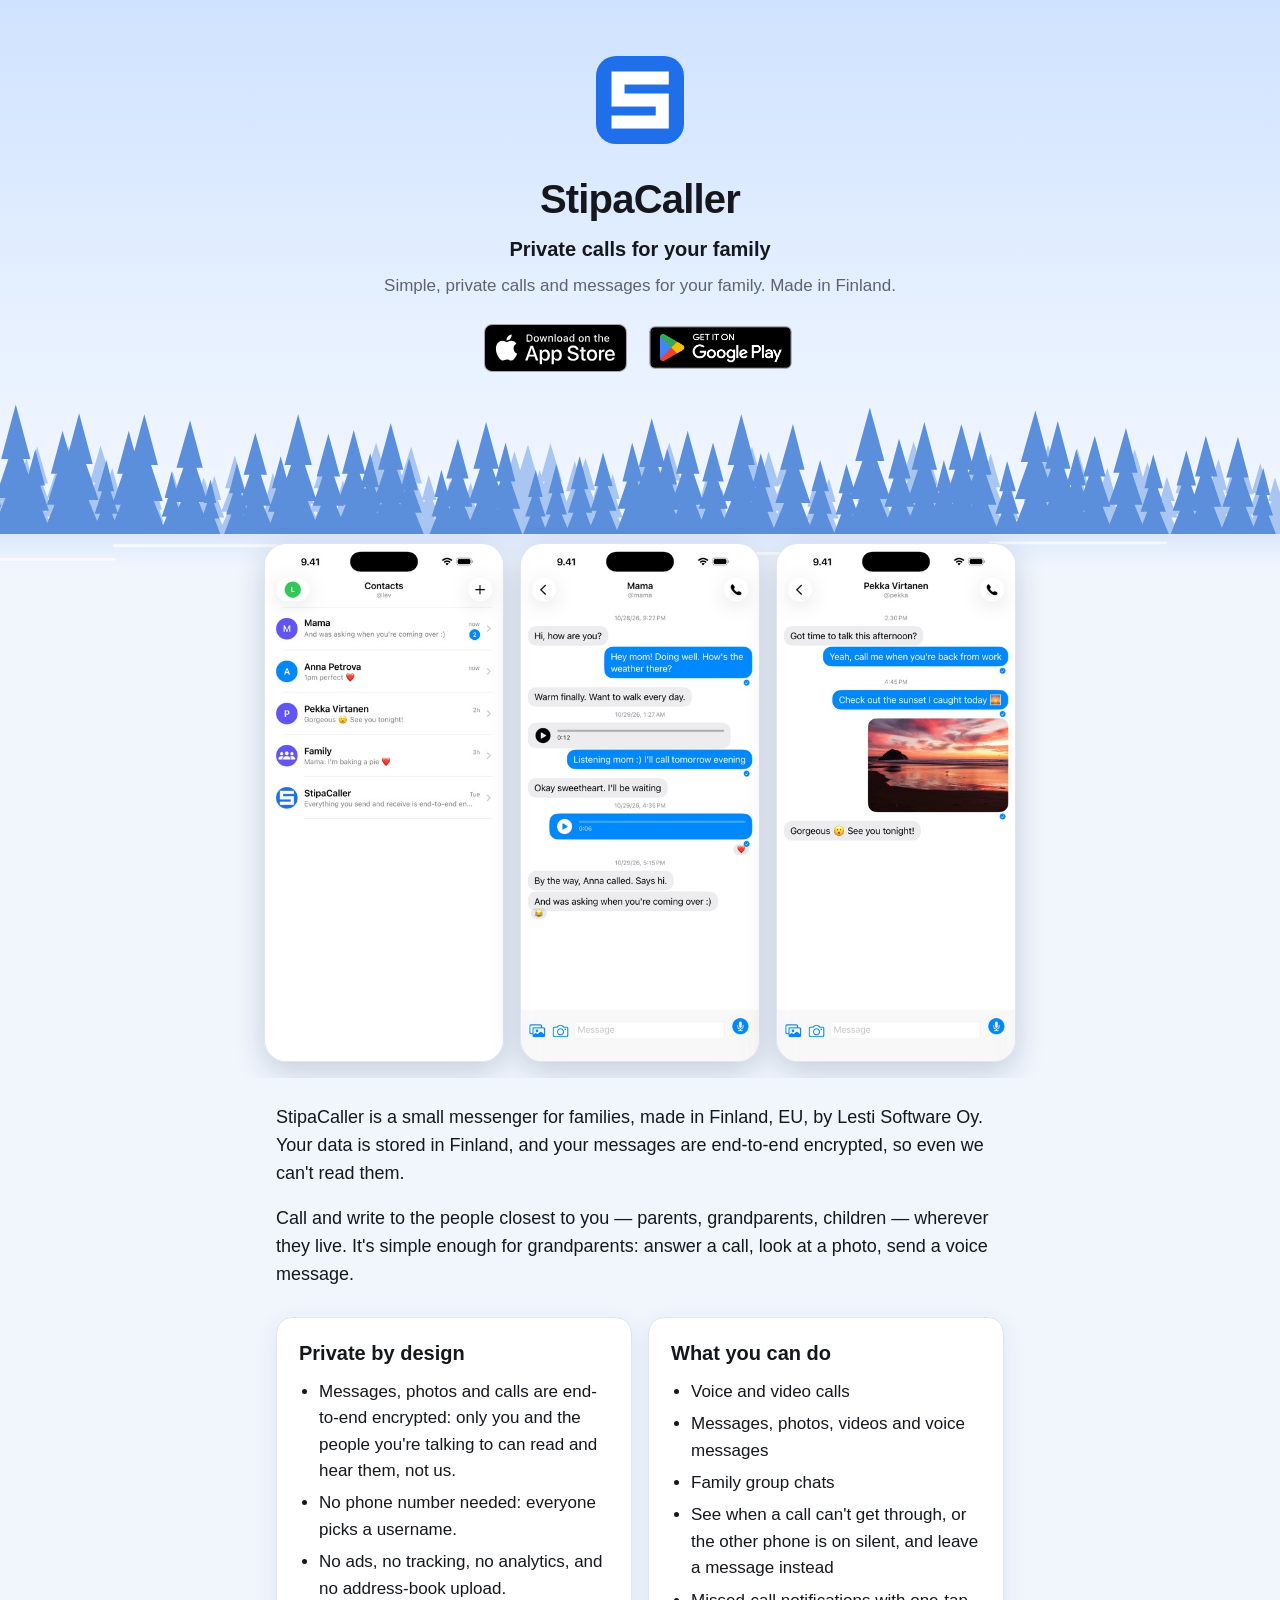
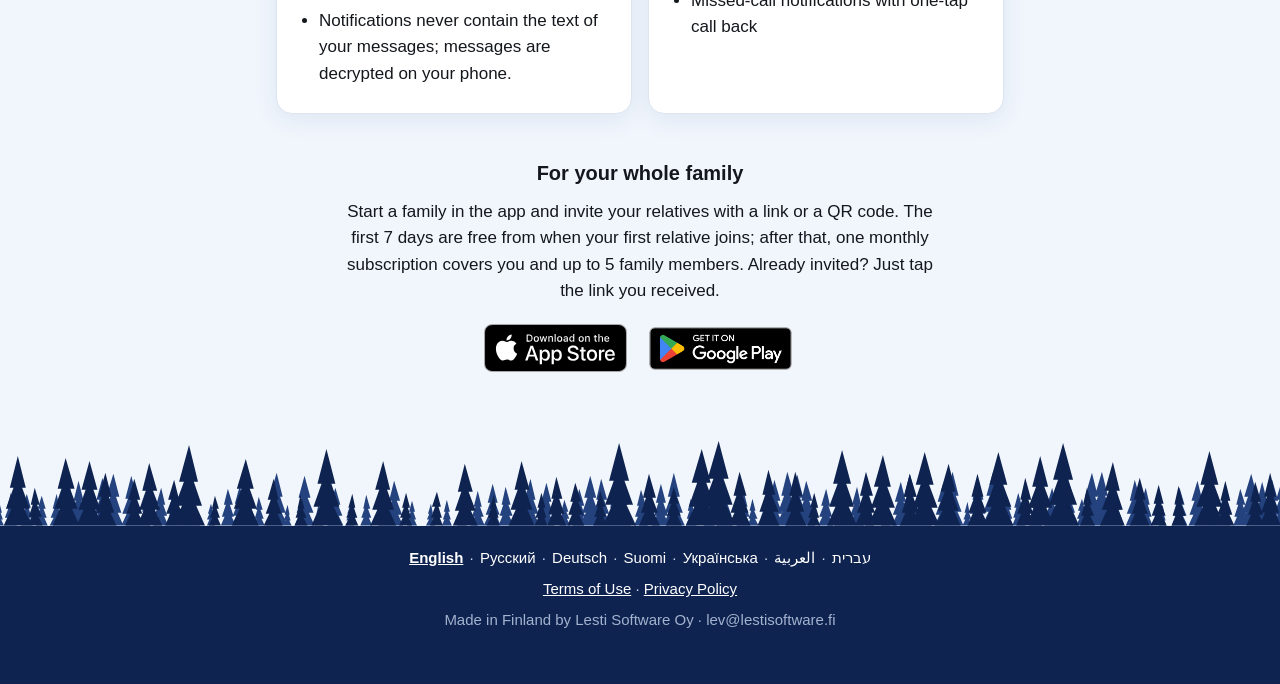
==== index.html @ f860c05b "stipacaller.fi landing page Co-Authored-By: Claude Opus 5.5 <noreply@anthropic.com>" ====
<!doctype html>
<html lang="en" dir="ltr">
<head>
<meta charset="utf-8">
<meta name="viewport" content="width=device-width, initial-scale=1">
<title>StipaCaller — Private calls for your family</title>
<meta name="description" content="Simple, private calls and messages for your family. Made in Finland.">
<link rel="icon" href="img/icon.png">
<link rel="stylesheet" href="style.css">
<link rel="alternate" hreflang="en" href="https://stipacaller.fi/">
<link rel="alternate" hreflang="ru" href="https://stipacaller.fi/ru/">
<link rel="alternate" hreflang="de" href="https://stipacaller.fi/de/">
<link rel="alternate" hreflang="fi" href="https://stipacaller.fi/fi/">
<link rel="alternate" hreflang="uk" href="https://stipacaller.fi/uk/">
<link rel="alternate" hreflang="he" href="https://stipacaller.fi/he/">
<link rel="alternate" hreflang="ar" href="https://stipacaller.fi/ar/">
<script>
try{var p=localStorage.getItem('lang'),l=p||(navigator.language||'').slice(0,2).toLowerCase();
if(l==='iw')l='he';if(l!=='en'&&['ru','de','fi','uk','he','ar'].indexOf(l)>=0)location.replace(l+'/');}catch(e){}
</script>
</head>
<body>
<div class="sky">
<header class="hero">
  <img class="icon" src="img/icon.png" alt="" width="88" height="88">
  <h1>StipaCaller</h1>
  <p class="subtitle">Private calls for your family</p>
  <p class="short">Simple, private calls and messages for your family. Made in Finland.</p>
  <div class="stores">
<a class="badge" href="https://apps.apple.com/app/id6763939059"><img class="appstore" src="badges/appstore-en.svg" alt="Download on the App Store"></a><a class="badge" href="https://play.google.com/store/apps/details?id=com.stipacaller&amp;hl=en"><img class="play" src="badges/play-en.png" alt="Get it on Google Play"></a>
  </div>
</header>
<svg class="forest" viewBox="0 0 1440 184" preserveAspectRatio="xMidYMax slice" aria-hidden="true"><path d="M-10,97L-17,119L-3,119ZM-10,110L-19,135L-1,135ZM-10,125L-21,150L1,150ZM11,73L1,105L20,105ZM11,92L-3,128L24,128ZM11,113L-6,150L27,150ZM23,109L18,126L28,126ZM23,119L16,139L30,139ZM23,130L14,150L31,150ZM41,64L31,100L52,100ZM41,86L26,126L57,126ZM41,109L23,150L59,150ZM53,65L42,101L64,101ZM53,86L38,126L68,126ZM53,109L35,150L71,150ZM69,92L62,116L77,116ZM69,106L59,134L80,134ZM69,122L57,150L82,150ZM90,72L80,105L99,105ZM90,92L76,128L103,128ZM90,113L73,150L106,150ZM101,60L89,98L112,98ZM101,83L85,125L116,125ZM101,107L82,150L119,150ZM120,86L111,113L128,113ZM120,102L108,132L131,132ZM120,119L106,150L133,150ZM133,59L122,97L145,97ZM133,82L117,125L149,125ZM133,106L114,150L152,150ZM149,94L142,117L156,117ZM149,108L139,134L159,134ZM149,123L137,150L161,150ZM166,59L155,97L178,97ZM166,82L150,125L182,125ZM166,106L147,150L186,150ZM178,82L169,111L186,111ZM178,99L166,131L190,131ZM178,117L163,150L192,150ZM196,73L186,106L206,106ZM196,93L182,129L209,129ZM196,113L180,150L212,150ZM208,88L200,114L216,114ZM208,103L197,133L219,133ZM208,120L195,150L221,150ZM224,107L218,125L229,125ZM224,118L216,138L231,138ZM224,129L215,150L233,150ZM240,85L232,112L248,112ZM240,101L229,132L252,132ZM240,119L226,150L254,150ZM253,91L246,116L260,116ZM253,106L243,134L263,134ZM253,122L241,150L265,150ZM272,92L265,116L280,116ZM272,106L262,134L283,134ZM272,122L260,150L285,150ZM283,90L275,115L290,115ZM283,105L272,133L293,133ZM283,121L270,150L295,150ZM304,69L294,103L314,103ZM304,90L290,127L318,127ZM304,111L287,150L321,150ZM315,104L309,123L321,123ZM315,116L307,137L323,137ZM315,128L305,150L325,150ZM326,100L320,121L333,121ZM326,112L317,136L335,136ZM326,126L316,150L337,150ZM343,87L336,114L351,114ZM343,103L332,132L355,132ZM343,120L330,150L357,150ZM362,104L357,123L368,123ZM362,116L354,137L371,137ZM362,128L353,150L372,150ZM378,97L371,119L385,119ZM378,110L369,135L388,135ZM378,125L367,150L389,150ZM396,69L385,103L406,103ZM396,89L381,127L410,127ZM396,111L379,150L413,150ZM415,95L408,118L422,118ZM415,109L405,135L424,135ZM415,124L403,150L426,150ZM430,99L424,120L437,120ZM430,111L421,136L439,136ZM430,125L420,150L441,150ZM449,56L437,95L461,95ZM449,79L432,124L466,124ZM449,105L429,150L469,150ZM465,55L453,95L477,95ZM465,79L448,123L481,123ZM465,104L445,150L485,150ZM485,60L473,98L496,98ZM485,83L469,125L501,125ZM485,107L466,150L504,150ZM503,89L496,115L511,115ZM503,104L493,133L514,133ZM503,121L490,150L516,150ZM525,95L518,118L532,118ZM525,109L515,135L534,135ZM525,124L513,150L536,150ZM546,97L540,119L553,119ZM546,110L537,135L556,135ZM546,125L535,150L558,150ZM558,96L551,119L565,119ZM558,110L548,135L567,135ZM558,124L547,150L569,150ZM573,108L568,126L578,126ZM573,119L566,138L580,138ZM573,130L564,150L582,150ZM591,65L581,101L602,101ZM591,86L576,126L606,126ZM591,109L574,150L609,150ZM605,58L593,97L616,97ZM605,81L588,124L621,124ZM605,106L585,150L624,150ZM617,84L609,112L625,112ZM617,101L606,132L629,132ZM617,119L603,150L631,150ZM628,57L617,96L640,96ZM628,80L612,124L645,124ZM628,105L609,150L648,150ZM640,101L634,122L646,122ZM640,113L631,136L649,136ZM640,126L630,150L650,150ZM653,75L644,106L663,106ZM653,94L640,129L666,129ZM653,114L637,150L669,150ZM664,72L654,105L674,105ZM664,92L650,128L678,128ZM664,113L647,150L680,150ZM680,87L672,113L688,113ZM680,103L669,132L691,132ZM680,120L667,150L694,150ZM692,88L684,114L699,114ZM692,104L681,133L702,133ZM692,120L679,150L705,150ZM711,96L704,118L718,118ZM711,109L701,135L721,135ZM711,124L700,150L722,150ZM724,62L713,99L735,99ZM724,84L708,125L739,125ZM724,108L705,150L742,150ZM735,80L726,109L744,109ZM735,97L723,130L748,130ZM735,116L720,150L750,150ZM750,56L738,95L762,95ZM750,79L733,124L767,124ZM750,105L730,150L770,150ZM771,80L763,109L780,109ZM771,98L759,130L784,130ZM771,116L757,150L786,150ZM789,88L782,114L797,114ZM789,104L779,133L800,133ZM789,120L776,150L802,150ZM804,103L798,123L810,123ZM804,114L796,137L812,137ZM804,127L794,150L814,150ZM819,89L812,114L827,114ZM819,104L809,133L830,133ZM819,121L807,150L832,150ZM835,60L823,98L846,98ZM835,83L819,125L850,125ZM835,107L816,150L853,150ZM852,65L842,101L863,101ZM852,86L837,126L867,126ZM852,109L834,150L870,150ZM870,63L859,99L881,99ZM870,84L855,126L886,126ZM870,108L852,150L889,150ZM881,95L874,118L888,118ZM881,109L872,135L891,135ZM881,123L870,150L893,150ZM898,101L892,122L904,122ZM898,113L890,136L907,136ZM898,127L888,150L909,150ZM914,93L906,117L921,117ZM914,108L904,134L924,134ZM914,123L902,150L925,150ZM933,102L927,122L939,122ZM933,114L925,136L942,136ZM933,127L923,150L943,150ZM951,93L943,117L958,117ZM951,108L941,134L960,134ZM951,123L939,150L962,150ZM971,100L964,121L977,121ZM971,112L962,136L980,136ZM971,126L960,150L981,150ZM989,100L983,121L995,121ZM989,113L980,136L998,136ZM989,126L978,150L999,150ZM1001,55L989,95L1013,95ZM1001,79L984,124L1018,124ZM1001,105L981,150L1021,150ZM1015,64L1004,100L1026,100ZM1015,85L1000,126L1030,126ZM1015,109L997,150L1033,150ZM1030,90L1023,115L1038,115ZM1030,105L1020,133L1041,133ZM1030,121L1018,150L1043,150ZM1042,108L1037,125L1047,125ZM1042,118L1035,138L1050,138ZM1042,130L1033,150L1051,150ZM1062,77L1053,107L1072,107ZM1062,95L1050,129L1075,129ZM1062,115L1047,150L1078,150ZM1080,67L1070,102L1090,102ZM1080,88L1065,127L1095,127ZM1080,110L1063,150L1097,150ZM1100,98L1093,120L1106,120ZM1100,111L1090,135L1109,135ZM1100,125L1089,150L1110,150ZM1121,93L1114,117L1128,117ZM1121,108L1111,134L1131,134ZM1121,123L1109,150L1133,150ZM1139,58L1128,97L1151,97ZM1139,81L1123,124L1156,124ZM1139,106L1120,150L1159,150ZM1158,108L1152,125L1163,125ZM1158,118L1150,138L1165,138ZM1158,130L1149,150L1166,150ZM1169,62L1158,99L1180,99ZM1169,84L1154,125L1185,125ZM1169,108L1151,150L1188,150ZM1187,70L1177,103L1197,103ZM1187,90L1173,128L1201,128ZM1187,111L1170,150L1204,150ZM1200,82L1191,111L1208,111ZM1200,99L1188,131L1212,131ZM1200,117L1185,150L1214,150ZM1213,109L1208,126L1219,126ZM1213,119L1206,138L1221,138ZM1213,130L1205,150L1222,150ZM1228,63L1217,100L1239,100ZM1228,85L1213,126L1244,126ZM1228,108L1210,150L1247,150ZM1241,76L1232,107L1251,107ZM1241,95L1228,129L1254,129ZM1241,115L1226,150L1257,150ZM1261,91L1254,116L1269,116ZM1261,106L1251,133L1272,133ZM1261,122L1249,150L1273,150ZM1279,78L1270,108L1288,108ZM1279,96L1266,130L1291,130ZM1279,116L1264,150L1294,150ZM1297,89L1289,115L1304,115ZM1297,104L1286,133L1308,133ZM1297,121L1284,150L1310,150ZM1314,73L1304,105L1323,105ZM1314,92L1300,128L1327,128ZM1314,113L1297,150L1330,150ZM1330,78L1321,108L1339,108ZM1330,96L1317,130L1343,130ZM1330,115L1315,150L1345,150ZM1341,79L1332,109L1350,109ZM1341,97L1328,130L1353,130ZM1341,116L1326,150L1356,150ZM1357,77L1348,108L1366,108ZM1357,95L1344,130L1370,130ZM1357,115L1342,150L1373,150ZM1372,92L1365,116L1380,116ZM1372,106L1362,134L1383,134ZM1372,122L1360,150L1384,150ZM1389,60L1378,98L1400,98ZM1389,83L1373,125L1405,125ZM1389,107L1370,150L1408,150ZM1402,80L1393,109L1411,109ZM1402,98L1390,130L1414,130ZM1402,116L1387,150L1417,150ZM1414,65L1403,101L1425,101ZM1414,87L1399,126L1429,126ZM1414,109L1396,150L1432,150ZM1432,101L1426,121L1439,121ZM1432,113L1424,136L1441,136ZM1432,126L1422,150L1443,150ZM1453,56L1441,95L1465,95ZM1453,79L1436,124L1470,124ZM1453,105L1433,150L1473,150Z" class="tb"/><path d="M-10,43L-22,88L2,88ZM-10,70L-27,120L7,120ZM-10,99L-30,150L10,150ZM6,45L-6,89L18,89ZM6,71L-10,121L23,121ZM6,100L-14,150L26,150ZM30,92L23,116L37,116ZM30,106L21,134L39,134ZM30,122L19,150L41,150ZM49,51L37,93L60,93ZM49,76L33,122L64,122ZM49,103L30,150L67,150ZM79,17L64,73L94,73ZM79,50L58,113L100,113ZM79,86L54,150L105,150ZM99,63L89,100L109,100ZM99,85L85,126L113,126ZM99,108L83,150L116,150ZM127,44L115,88L140,88ZM127,70L111,120L144,120ZM127,99L107,150L148,150ZM144,26L130,78L158,78ZM144,57L124,115L164,115ZM144,91L121,150L168,150ZM172,74L163,106L180,106ZM172,93L160,129L184,129ZM172,114L157,150L186,150ZM195,44L183,88L207,88ZM195,70L178,120L212,120ZM195,99L175,150L215,150ZM211,27L197,79L225,79ZM211,58L191,116L230,116ZM211,91L188,150L234,150ZM239,86L232,113L246,113ZM239,102L229,132L249,132ZM239,119L227,150L251,150ZM258,33L244,82L271,82ZM258,62L239,117L276,117ZM258,94L235,150L280,150ZM279,94L272,118L285,118ZM279,108L270,134L288,134ZM279,123L268,150L289,150ZM306,77L298,108L315,108ZM306,96L295,130L318,130ZM306,115L293,150L320,150ZM325,46L313,89L337,89ZM325,72L308,121L341,121ZM325,100L305,150L345,150ZM351,70L342,103L360,103ZM351,90L338,127L364,127ZM351,111L336,150L366,150ZM369,27L355,79L383,79ZM369,58L349,116L388,116ZM369,91L345,150L392,150ZM400,47L388,91L412,91ZM400,73L384,121L416,121ZM400,101L381,150L420,150ZM426,43L414,88L438,88ZM426,70L409,120L443,120ZM426,99L406,150L446,150ZM443,67L433,102L452,102ZM443,88L430,127L456,127ZM443,110L427,150L459,150ZM464,36L451,84L477,84ZM464,65L446,118L482,118ZM464,95L442,150L485,150ZM483,72L474,105L492,105ZM483,92L471,128L496,128ZM483,113L469,150L498,150ZM516,84L509,112L524,112ZM516,101L506,132L527,132ZM516,119L504,150L529,150ZM533,52L521,93L544,93ZM533,76L517,122L548,122ZM533,103L514,150L551,150ZM562,35L549,83L575,83ZM562,64L544,118L581,118ZM562,95L540,150L584,150ZM582,56L571,96L592,96ZM582,80L567,124L597,124ZM582,105L564,150L599,150ZM613,84L605,112L620,112ZM613,101L602,132L623,132ZM613,118L600,150L625,150ZM634,78L626,108L642,108ZM634,96L623,130L645,130ZM634,116L620,150L648,150ZM658,70L649,104L667,104ZM658,90L646,128L671,128ZM658,112L643,150L673,150ZM682,66L673,101L692,101ZM682,87L669,126L696,126ZM682,110L666,150L698,150ZM712,56L702,96L723,96ZM712,80L697,124L727,124ZM712,105L695,150L730,150ZM732,31L719,81L746,81ZM732,61L713,117L751,117ZM732,93L710,150L755,150ZM748,62L738,99L758,99ZM748,84L734,125L762,125ZM748,108L732,150L765,150ZM769,44L757,88L781,88ZM769,70L752,120L786,120ZM769,99L749,150L789,150ZM795,56L784,96L806,96ZM795,80L780,124L810,124ZM795,105L777,150L813,150ZM824,27L810,79L838,79ZM824,58L804,116L843,116ZM824,91L800,150L847,150ZM844,67L835,102L854,102ZM844,88L831,127L857,127ZM844,110L828,150L860,150ZM877,37L864,84L889,84ZM877,65L859,118L895,118ZM877,96L855,150L898,150ZM905,74L896,106L914,106ZM905,93L893,129L917,129ZM905,113L891,150L920,150ZM932,78L924,108L941,108ZM932,96L921,130L944,130ZM932,115L919,150L946,150ZM956,20L941,75L971,75ZM956,53L935,114L977,114ZM956,88L931,150L981,150ZM986,52L975,93L998,93ZM986,76L971,122L1002,122ZM986,103L968,150L1005,150ZM1012,35L999,84L1025,84ZM1012,64L994,118L1030,118ZM1012,95L990,150L1034,150ZM1032,74L1024,106L1041,106ZM1032,93L1020,129L1044,129ZM1032,114L1018,150L1047,150ZM1050,37L1037,84L1063,84ZM1050,65L1032,118L1068,118ZM1050,96L1029,150L1072,150ZM1069,44L1057,89L1081,89ZM1069,71L1052,120L1086,120ZM1069,99L1049,150L1089,150ZM1097,75L1089,106L1106,106ZM1097,94L1085,129L1109,129ZM1097,114L1083,150L1112,150ZM1126,23L1111,76L1140,76ZM1126,55L1105,114L1146,114ZM1126,89L1102,150L1150,150ZM1149,34L1136,83L1162,83ZM1149,63L1130,117L1167,117ZM1149,94L1127,150L1171,150ZM1168,63L1158,100L1178,100ZM1168,85L1154,126L1182,126ZM1168,108L1152,150L1185,150ZM1187,49L1175,91L1198,91ZM1187,74L1170,122L1203,122ZM1187,101L1167,150L1206,150ZM1219,41L1206,87L1231,87ZM1219,68L1201,120L1236,120ZM1219,98L1198,150L1240,150ZM1247,68L1238,103L1257,103ZM1247,89L1234,127L1260,127ZM1247,111L1232,150L1263,150ZM1281,64L1271,100L1291,100ZM1281,86L1267,126L1295,126ZM1281,109L1265,150L1298,150ZM1301,49L1290,91L1313,91ZM1301,74L1285,122L1317,122ZM1301,101L1282,150L1320,150ZM1334,50L1322,92L1345,92ZM1334,75L1318,122L1350,122ZM1334,102L1315,150L1353,150ZM1360,82L1352,110L1367,110ZM1360,99L1349,131L1370,131ZM1360,117L1347,150L1373,150ZM1393,74L1384,106L1401,106ZM1393,93L1381,129L1405,129ZM1393,114L1378,150L1407,150ZM1423,92L1416,117L1429,117ZM1423,107L1413,134L1432,134ZM1423,122L1412,150L1433,150ZM1444,36L1431,84L1457,84ZM1444,65L1426,118L1462,118ZM1444,95L1422,150L1465,150Z" class="tf"/><defs><linearGradient id="lakefade" x1="0" y1="0" x2="0" y2="1"><stop offset="0" class="l0"/><stop offset="1" class="l1"/></linearGradient></defs><rect x="0" y="150" width="1440" height="34" fill="url(#lakefade)"/><path d="M180,162h220M620,170h300M1080,159h180M60,176h120" class="ripple"/></svg>
</div>
<div class="shots"><img src="img/01-contacts-en.jpg" alt="" width="390" height="847" loading="lazy"><img src="img/02-chat-mama-en.jpg" alt="" width="390" height="847" loading="lazy"><img src="img/03-chat-pekka-photo-en.jpg" alt="" width="390" height="847" loading="lazy"></div>
<main>
  <p class="intro">StipaCaller is a small messenger for families, made in Finland, EU, by Lesti Software Oy. Your data is stored in Finland, and your messages are end-to-end encrypted, so even we can&#x27;t read them.</p><p class="intro">Call and write to the people closest to you — parents, grandparents, children — wherever they live. It&#x27;s simple enough for grandparents: answer a call, look at a photo, send a voice message.</p>
  <div class="cards"><section class="card"><h2>Private by design</h2><ul><li>Messages, photos and calls are end-to-end encrypted: only you and the people you&#x27;re talking to can read and hear them, not us.</li><li>No phone number needed: everyone picks a username.</li><li>No ads, no tracking, no analytics, and no address-book upload.</li><li>Notifications never contain the text of your messages; messages are decrypted on your phone.</li></ul></section><section class="card"><h2>What you can do</h2><ul><li>Voice and video calls</li><li>Messages, photos, videos and voice messages</li><li>Family group chats</li><li>See when a call can&#x27;t get through, or the other phone is on silent, and leave a message instead</li><li>Missed-call notifications with one-tap call back</li></ul></section></div>
  <section class="family"><h2>For your whole family</h2><p>Start a family in the app and invite your relatives with a link or a QR code. The first 7 days are free from when your first relative joins; after that, one monthly subscription covers you and up to 5 family members. Already invited? Just tap the link you received.</p>
    <div class="stores">
<a class="badge" href="https://apps.apple.com/app/id6763939059"><img class="appstore" src="badges/appstore-en.svg" alt="Download on the App Store"></a><a class="badge" href="https://play.google.com/store/apps/details?id=com.stipacaller&amp;hl=en"><img class="play" src="badges/play-en.png" alt="Get it on Google Play"></a>
    </div>
  </section>
</main>
<svg class="treeline" viewBox="0 0 1440 90" preserveAspectRatio="xMidYMax slice" aria-hidden="true"><path d="M-10,45L-15,65L-5,65ZM-10,58L-18,79L-2,79ZM-10,70L-19,90L-1,90ZM3,52L-2,69L7,69ZM3,62L-4,80L9,80ZM3,73L-5,90L10,90ZM12,60L8,73L16,73ZM12,68L7,82L17,82ZM12,76L6,90L18,90ZM29,38L22,61L35,61ZM29,52L20,77L37,77ZM29,66L18,90L39,90ZM45,58L41,72L49,72ZM45,67L40,82L51,82ZM45,76L39,90L52,90ZM56,66L53,77L59,77ZM56,72L52,84L60,84ZM56,79L51,90L61,90ZM66,57L62,72L70,72ZM66,67L61,82L71,82ZM66,75L60,90L73,90ZM76,65L73,77L79,77ZM76,72L72,84L80,84ZM76,79L71,90L81,90ZM88,57L84,72L91,72ZM88,66L82,82L93,82ZM88,75L81,90L94,90ZM104,58L100,72L108,72ZM104,67L99,82L109,82ZM104,76L98,90L110,90ZM119,60L115,73L123,73ZM119,68L114,82L124,82ZM119,76L113,90L125,90ZM134,58L130,73L137,73ZM134,67L128,82L139,82ZM134,76L127,90L140,90ZM147,50L142,68L151,68ZM147,61L140,80L153,80ZM147,72L139,90L155,90ZM156,45L151,65L161,65ZM156,58L148,79L164,79ZM156,70L147,90L165,90ZM167,52L163,69L172,69ZM167,63L161,81L174,81ZM167,73L160,90L175,90ZM180,42L174,64L185,64ZM180,56L172,78L188,78ZM180,69L170,90L189,90ZM191,38L184,61L197,61ZM191,53L182,77L199,77ZM191,67L180,90L201,90ZM209,40L203,63L215,63ZM209,54L200,78L217,78ZM209,68L199,90L219,90ZM223,65L220,76L226,76ZM223,72L219,84L227,84ZM223,79L218,90L228,90ZM239,52L234,69L243,69ZM239,63L232,80L245,80ZM239,73L231,90L246,90ZM253,52L248,69L258,69ZM253,62L247,80L259,80ZM253,73L245,90L261,90ZM270,47L265,67L275,67ZM270,59L263,79L277,79ZM270,71L261,90L278,90ZM289,68L286,78L292,78ZM289,74L285,84L293,84ZM289,80L285,90L293,90ZM306,53L302,69L311,69ZM306,63L300,81L312,81ZM306,73L299,90L314,90ZM318,50L313,68L322,68ZM318,62L311,80L324,80ZM318,72L310,90L326,90ZM328,67L325,77L331,77ZM328,74L324,84L332,84ZM328,80L323,90L333,90ZM337,61L334,74L341,74ZM337,69L333,83L342,83ZM337,77L332,90L343,90ZM355,37L348,61L361,61ZM355,51L346,77L364,77ZM355,66L344,90L366,90ZM366,69L363,79L368,79ZM366,75L362,85L369,85ZM366,81L362,90L370,90ZM383,40L377,62L389,62ZM383,54L375,77L392,77ZM383,67L373,90L393,90ZM397,69L395,78L400,78ZM397,75L394,85L401,85ZM397,81L393,90L402,90ZM414,52L409,69L419,69ZM414,62L408,80L421,80ZM414,73L406,90L422,90ZM429,69L426,78L431,78ZM429,75L425,85L432,85ZM429,81L424,90L433,90ZM445,59L442,73L449,73ZM445,68L440,82L450,82ZM445,76L439,90L451,90ZM463,60L459,74L467,74ZM463,69L458,83L468,83ZM463,77L457,90L469,90ZM473,45L468,65L479,65ZM473,58L466,79L481,79ZM473,70L464,90L482,90ZM491,65L488,76L494,76ZM491,72L487,84L495,84ZM491,79L486,90L496,90ZM510,68L507,78L512,78ZM510,74L506,84L513,84ZM510,80L505,90L514,90ZM526,64L523,76L529,76ZM526,72L522,84L530,84ZM526,78L521,90L531,90ZM541,65L538,76L544,76ZM541,72L537,84L546,84ZM541,79L536,90L546,90ZM557,55L553,71L561,71ZM557,65L551,81L563,81ZM557,74L550,90L564,90ZM572,48L567,67L577,67ZM572,60L565,79L579,79ZM572,71L563,90L580,90ZM585,51L581,69L590,69ZM585,62L579,80L592,80ZM585,72L578,90L593,90ZM598,60L594,73L601,73ZM598,68L593,82L603,82ZM598,76L592,90L604,90ZM610,43L604,64L615,64ZM610,56L602,78L618,78ZM610,69L600,90L619,90ZM626,47L621,66L631,66ZM626,59L618,79L633,79ZM626,71L617,90L634,90ZM644,64L641,76L648,76ZM644,71L640,83L649,83ZM644,78L639,90L650,90ZM659,53L655,70L664,70ZM659,63L653,81L665,81ZM659,73L652,90L667,90ZM670,40L664,62L676,62ZM670,54L662,77L678,77ZM670,67L660,90L680,90ZM681,43L676,64L687,64ZM681,56L673,78L689,78ZM681,69L672,90L691,90ZM694,57L690,72L698,72ZM694,66L688,82L699,82ZM694,75L687,90L700,90ZM703,52L699,69L708,69ZM703,62L697,80L710,80ZM703,73L696,90L711,90ZM721,54L717,70L726,70ZM721,64L715,81L727,81ZM721,74L714,90L728,90ZM741,48L736,67L746,67ZM741,60L734,80L748,80ZM741,71L732,90L749,90ZM754,37L748,61L760,61ZM754,52L745,77L763,77ZM754,66L743,90L765,90ZM771,63L768,75L774,75ZM771,71L767,83L776,83ZM771,78L766,90L777,90ZM789,63L786,75L792,75ZM789,71L785,83L794,83ZM789,78L784,90L795,90ZM805,49L800,67L810,67ZM805,60L798,80L812,80ZM805,72L797,90L813,90ZM824,55L820,71L828,71ZM824,65L818,81L830,81ZM824,74L817,90L831,90ZM833,63L830,75L836,75ZM833,71L829,83L838,83ZM833,78L828,90L839,90ZM846,60L842,74L849,74ZM846,68L841,83L851,83ZM846,77L840,90L852,90ZM855,44L850,65L861,65ZM855,57L847,78L863,78ZM855,69L846,90L864,90ZM868,36L862,60L875,60ZM868,51L859,76L877,76ZM868,65L857,90L879,90ZM878,39L872,62L884,62ZM878,54L869,77L886,77ZM878,67L868,90L888,90ZM887,45L882,65L893,65ZM887,57L880,79L895,79ZM887,70L878,90L896,90ZM907,53L902,70L911,70ZM907,63L900,81L913,81ZM907,73L899,90L914,90ZM923,49L918,68L928,68ZM923,61L916,80L930,80ZM923,72L915,90L931,90ZM938,51L933,69L942,69ZM938,62L931,80L944,80ZM938,73L930,90L945,90ZM951,68L948,78L953,78ZM951,74L947,85L955,85ZM951,80L946,90L955,90ZM967,63L964,75L970,75ZM967,70L962,83L972,83ZM967,78L962,90L972,90ZM982,46L976,66L987,66ZM982,58L974,79L989,79ZM982,70L973,90L991,90ZM991,38L985,61L997,61ZM991,52L982,77L1000,77ZM991,67L981,90L1001,90ZM1006,54L1001,70L1010,70ZM1006,64L999,81L1012,81ZM1006,74L998,90L1013,90ZM1025,46L1019,66L1030,66ZM1025,58L1017,79L1032,79ZM1025,70L1016,90L1034,90ZM1034,36L1027,60L1040,60ZM1034,51L1025,76L1043,76ZM1034,65L1023,90L1045,90ZM1049,66L1046,77L1051,77ZM1049,73L1045,84L1053,84ZM1049,79L1044,90L1053,90ZM1059,43L1054,64L1065,64ZM1059,56L1051,78L1067,78ZM1059,69L1050,90L1069,90ZM1075,35L1068,60L1081,60ZM1075,51L1065,76L1084,76ZM1075,65L1064,90L1086,90ZM1089,61L1086,74L1093,74ZM1089,69L1085,83L1094,83ZM1089,77L1084,90L1095,90ZM1100,57L1096,72L1104,72ZM1100,66L1095,82L1106,82ZM1100,75L1094,90L1107,90ZM1117,57L1113,72L1121,72ZM1117,66L1112,82L1123,82ZM1117,75L1111,90L1124,90ZM1134,52L1129,69L1138,69ZM1134,63L1127,81L1140,81ZM1134,73L1126,90L1141,90ZM1148,36L1142,60L1155,60ZM1148,51L1139,77L1157,77ZM1148,66L1137,90L1159,90ZM1164,63L1160,75L1167,75ZM1164,71L1159,83L1168,83ZM1164,78L1158,90L1169,90ZM1174,37L1167,61L1180,61ZM1174,52L1165,77L1183,77ZM1174,66L1163,90L1184,90ZM1184,36L1177,60L1190,60ZM1184,51L1174,76L1193,76ZM1184,66L1173,90L1194,90ZM1199,60L1196,74L1203,74ZM1199,69L1194,83L1204,83ZM1199,77L1193,90L1205,90ZM1217,44L1212,65L1223,65ZM1217,57L1209,78L1225,78ZM1217,69L1208,90L1226,90ZM1228,52L1223,69L1232,69ZM1228,63L1222,81L1234,81ZM1228,73L1220,90L1235,90ZM1245,69L1242,79L1247,79ZM1245,75L1241,85L1248,85ZM1245,81L1241,90L1249,90ZM1262,52L1257,69L1267,69ZM1262,62L1256,80L1269,80ZM1262,73L1254,90L1270,90ZM1280,45L1274,65L1285,65ZM1280,57L1272,79L1287,79ZM1280,70L1271,90L1289,90ZM1294,63L1291,75L1298,75ZM1294,70L1290,83L1299,83ZM1294,78L1289,90L1300,90ZM1307,56L1303,71L1311,71ZM1307,66L1301,82L1312,82ZM1307,75L1300,90L1313,90ZM1323,53L1319,69L1328,69ZM1323,63L1317,81L1330,81ZM1323,73L1316,90L1331,90ZM1334,38L1327,61L1340,61ZM1334,52L1325,77L1342,77ZM1334,67L1323,90L1344,90ZM1345,46L1340,66L1350,66ZM1345,58L1338,79L1353,79ZM1345,70L1336,90L1354,90ZM1355,44L1350,65L1361,65ZM1355,57L1347,79L1363,79ZM1355,69L1346,90L1364,90ZM1365,44L1359,64L1370,64ZM1365,57L1357,78L1373,78ZM1365,69L1356,90L1374,90ZM1378,65L1375,77L1381,77ZM1378,72L1374,84L1382,84ZM1378,79L1373,90L1383,90ZM1397,39L1391,62L1403,62ZM1397,53L1388,77L1406,77ZM1397,67L1387,90L1407,90ZM1411,56L1407,71L1415,71ZM1411,66L1405,82L1417,82ZM1411,75L1404,90L1418,90ZM1430,64L1427,76L1433,76ZM1430,72L1425,84L1434,84ZM1430,78L1425,90L1435,90ZM1442,55L1438,71L1446,71ZM1442,65L1436,81L1448,81ZM1442,74L1435,90L1449,90ZM1456,48L1451,67L1461,67ZM1456,60L1449,80L1463,80ZM1456,71L1447,90L1464,90Z" class="nb"/><path d="M-10,44L-15,65L-5,65ZM-10,57L-18,79L-2,79ZM-10,69L-19,90L-1,90ZM5,57L1,72L9,72ZM5,66L-1,82L10,82ZM5,75L-2,90L12,90ZM20,9L10,46L30,46ZM20,32L6,70L34,70ZM20,54L4,90L36,90ZM41,5L31,43L51,43ZM41,29L27,69L55,69ZM41,52L24,90L58,90ZM71,59L67,73L75,73ZM71,67L66,82L76,82ZM71,76L65,90L77,90ZM95,20L87,52L103,52ZM95,40L83,73L107,73ZM95,59L81,90L109,90ZM112,52L108,69L117,69ZM112,63L106,81L119,81ZM112,73L105,90L120,90ZM143,22L135,53L152,53ZM143,41L132,73L155,73ZM143,59L130,90L157,90ZM167,25L159,54L175,54ZM167,43L156,74L178,74ZM167,61L154,90L180,90ZM183,37L176,61L189,61ZM183,51L174,77L192,77ZM183,66L172,90L194,90ZM212,43L206,64L218,64ZM212,56L204,78L220,78ZM212,69L203,90L222,90ZM227,27L220,55L235,55ZM227,45L217,74L238,74ZM227,62L215,90L240,90ZM252,44L246,64L257,64ZM252,57L244,78L260,78ZM252,69L243,90L261,90ZM267,9L257,46L276,46ZM267,32L253,70L280,70ZM267,54L251,90L283,90ZM293,60L290,73L297,73ZM293,68L288,82L298,82ZM293,76L287,90L299,90ZM324,23L315,53L332,53ZM324,42L312,73L335,73ZM324,60L310,90L337,90ZM352,43L346,64L357,64ZM352,56L344,78L360,78ZM352,69L342,90L361,90ZM379,59L376,73L383,73ZM379,68L374,82L385,82ZM379,76L373,90L386,90ZM405,13L396,48L414,48ZM405,34L392,71L418,71ZM405,55L390,90L421,90ZM431,58L427,72L434,72ZM431,67L425,82L436,82ZM431,76L424,90L437,90ZM462,25L454,54L469,54ZM462,43L451,74L473,74ZM462,61L449,90L475,90ZM485,57L481,72L489,72ZM485,66L479,82L490,82ZM485,75L478,90L491,90ZM516,56L511,71L520,71ZM516,66L510,82L521,82ZM516,75L509,90L522,90ZM544,28L537,56L552,56ZM544,46L534,75L555,75ZM544,62L532,90L557,90ZM573,59L569,73L576,73ZM573,67L567,82L578,82ZM573,76L566,90L579,90ZM601,25L594,54L609,54ZM601,43L590,74L612,74ZM601,61L588,90L614,90ZM621,57L617,72L625,72ZM621,66L615,82L626,82ZM621,75L614,90L627,90ZM636,41L631,63L642,63ZM636,55L628,78L644,78ZM636,68L627,90L646,90ZM655,47L650,66L661,66ZM655,59L648,79L663,79ZM655,71L647,90L664,90ZM680,55L676,71L685,71ZM680,65L674,81L686,81ZM680,74L673,90L687,90ZM699,7L689,45L709,45ZM699,30L685,69L713,69ZM699,53L683,90L716,90ZM729,38L723,62L736,62ZM729,53L721,77L738,77ZM729,67L719,90L740,90ZM754,51L749,68L759,68ZM754,62L747,80L761,80ZM754,72L746,90L762,90ZM782,13L772,47L791,47ZM782,34L769,71L795,71ZM782,55L766,90L797,90ZM799,5L788,43L809,43ZM799,29L784,69L813,69ZM799,52L782,90L816,90ZM820,36L814,60L827,60ZM820,51L811,77L829,77ZM820,66L809,90L831,90ZM849,34L843,59L856,59ZM849,50L840,76L859,76ZM849,65L838,90L860,90ZM876,36L870,60L883,60ZM876,51L867,76L885,76ZM876,66L866,90L887,90ZM895,57L891,72L899,72ZM895,66L889,82L900,82ZM895,75L888,90L901,90ZM923,14L914,48L932,48ZM923,36L910,71L935,71ZM923,56L908,90L938,90ZM947,36L941,60L954,60ZM947,51L938,77L956,77ZM947,66L936,90L958,90ZM964,19L955,51L972,51ZM964,39L952,72L976,72ZM964,58L949,90L978,90ZM991,38L985,61L998,61ZM991,52L983,77L1000,77ZM991,67L981,90L1002,90ZM1006,16L997,49L1015,49ZM1006,37L994,72L1019,72ZM1006,57L991,90L1021,90ZM1030,28L1022,56L1037,56ZM1030,46L1019,75L1040,75ZM1030,62L1017,90L1042,90ZM1059,38L1053,61L1065,61ZM1059,53L1050,77L1068,77ZM1059,67L1049,90L1070,90ZM1080,16L1071,49L1089,49ZM1080,36L1068,71L1093,71ZM1080,56L1065,90L1095,90ZM1107,42L1102,64L1113,64ZM1107,55L1099,78L1115,78ZM1107,68L1098,90L1117,90ZM1122,20L1114,51L1130,51ZM1122,40L1110,72L1134,72ZM1122,58L1108,90L1136,90ZM1145,7L1135,44L1155,44ZM1145,30L1131,69L1159,69ZM1145,53L1128,90L1161,90ZM1169,52L1165,69L1174,69ZM1169,62L1163,80L1176,80ZM1169,73L1162,90L1177,90ZM1195,26L1187,55L1202,55ZM1195,44L1184,74L1205,74ZM1195,61L1182,90L1207,90ZM1222,42L1216,64L1228,64ZM1222,55L1214,78L1230,78ZM1222,68L1212,90L1232,90ZM1241,49L1236,68L1246,68ZM1241,61L1234,80L1248,80ZM1241,72L1233,90L1249,90ZM1261,50L1257,68L1266,68ZM1261,61L1255,80L1268,80ZM1261,72L1254,90L1269,90ZM1292,15L1283,49L1301,49ZM1292,36L1279,71L1305,71ZM1292,56L1277,90L1307,90ZM1308,45L1303,65L1313,65ZM1308,58L1300,79L1315,79ZM1308,70L1299,90L1317,90ZM1338,46L1333,66L1344,66ZM1338,58L1331,79L1346,79ZM1338,70L1329,90L1347,90ZM1353,37L1347,61L1359,61ZM1353,52L1344,77L1362,77ZM1353,66L1342,90L1364,90ZM1381,23L1373,53L1389,53ZM1381,42L1370,73L1392,73ZM1381,60L1368,90L1394,90ZM1399,35L1392,60L1406,60ZM1399,50L1390,76L1408,76ZM1399,65L1388,90L1410,90ZM1416,38L1410,62L1422,62ZM1416,53L1407,77L1425,77ZM1416,67L1406,90L1426,90ZM1434,59L1430,73L1437,73ZM1434,67L1428,82L1439,82ZM1434,76L1427,90L1440,90ZM1456,9L1446,46L1465,46ZM1456,32L1442,70L1469,70ZM1456,54L1440,90L1472,90Z" class="nf"/></svg>
<footer>
  <nav class="langs"><a href="" hreflang="en" lang="en" aria-current=page data-lang="en">English</a> · <a href="ru/" hreflang="ru" lang="ru" data-lang="ru">Русский</a> · <a href="de/" hreflang="de" lang="de" data-lang="de">Deutsch</a> · <a href="fi/" hreflang="fi" lang="fi" data-lang="fi">Suomi</a> · <a href="uk/" hreflang="uk" lang="uk" data-lang="uk">Українська</a> · <a href="he/" hreflang="he" lang="he" data-lang="he">עברית</a> · <a href="ar/" hreflang="ar" lang="ar" data-lang="ar">العربية</a></nav>
  <p><a href="https://stipacaller.lestisoftware.fi/eula.html">Terms of Use</a> · <a href="https://stipacaller.lestisoftware.fi/privacy.html">Privacy Policy</a></p>
  <p class="muted">Made in Finland by Lesti Software Oy · lev@lestisoftware.fi</p>
</footer>
<script>
document.querySelectorAll('.langs a').forEach(function(a){a.addEventListener('click',function(){try{localStorage.setItem('lang',a.dataset.lang)}catch(e){}})});
</script>
</body>
</html>
---- style.css ----
:root{--blue:#1F6FEB;--bg:#f1f6fd;--fg:#14171c;--muted:#5d6470;--card:#ffffff;--line:#dde5f1;--night:#0e2350;--nightb:#24427e;--nightfg:#c9d6ee;
--sky:linear-gradient(180deg,#cfe2ff 0%,#e6f0ff 55%,#f4f8ff 100%);--tb:#a9c6f2;--tf:#5b8fdc;--lake:#dbe8fc;--ripple:#ffffff}
@media (prefers-color-scheme:dark){:root{--bg:#0d1117;--fg:#eef1f5;--muted:#9aa3b0;--card:#161c25;--line:#242c38;--night:#060b16;--nightb:#111b30;--nightfg:#9aa3b0;
--sky:radial-gradient(60% 45% at 30% 18%,rgba(52,211,153,.28),transparent 70%),radial-gradient(50% 40% at 72% 10%,rgba(56,189,248,.22),transparent 70%),linear-gradient(180deg,#07101f 0%,#0c1830 60%,#101f3a 100%);
--tb:#1b2d50;--tf:#0b1730;--lake:#13213b;--ripple:#2a3d63}}
.sky{background:var(--sky);position:relative}
.forest{display:block;width:100%;height:clamp(110px,14vw,190px);margin-top:-8px}
.forest .tb{fill:var(--tb)}.forest .tf{fill:var(--tf)}.forest .l0{stop-color:var(--lake)}.forest .l1{stop-color:var(--bg)}
.forest .ripple{stroke:var(--ripple);stroke-width:3;stroke-linecap:round;opacity:.7;fill:none}
*{box-sizing:border-box}
body{margin:0;min-height:100vh;display:flex;flex-direction:column;background:var(--bg);color:var(--fg);font:17px/1.55 -apple-system,BlinkMacSystemFont,"Segoe UI",Roboto,"Noto Sans","Noto Sans Hebrew","Noto Sans Arabic",sans-serif}
a{color:var(--blue)}
.hero{text-align:center;padding:56px 16px 24px;max-width:720px;margin:0 auto}
.icon{border-radius:20px}
h1{font-size:40px;margin:16px 0 4px;letter-spacing:-.02em}
.subtitle{font-size:20px;font-weight:600;margin:0 0 8px}
.short{color:var(--muted);margin:0 auto 24px;max-width:520px}
.stores{display:flex;gap:12px;justify-content:center;flex-wrap:wrap}
.stores{align-items:center;gap:18px}
.badge{display:inline-flex;align-items:center}
.badge img.appstore{height:48px;width:auto}
.badge img.play{height:63px;width:auto;margin:-8px -6px}
.shots{display:flex;gap:16px;overflow-x:auto;padding:16px;margin-top:-40px;position:relative;justify-content:center;scroll-snap-type:x mandatory}
.shots img{width:min(240px,62vw);height:auto;border-radius:22px;border:1px solid var(--line);box-shadow:0 10px 30px rgba(10,30,70,.18);scroll-snap-align:center;flex:none}
@media (max-width:820px){.shots{justify-content:flex-start}}
main{max-width:760px;width:100%;margin:0 auto;padding:8px 16px 32px}
.intro{font-size:18px}
.cards{display:grid;grid-template-columns:repeat(auto-fit,minmax(280px,1fr));gap:16px;margin:28px 0}
.card{background:var(--card);border-radius:16px;padding:20px 22px;box-shadow:0 6px 24px rgba(20,50,110,.08);border:1px solid var(--line)}
.card h2,.family h2{font-size:20px;margin:0 0 10px}
.card ul{margin:0;padding-inline-start:20px}
.card li{margin:6px 0}
.family{text-align:center;padding:16px 0 8px}
.family p{max-width:600px;margin:0 auto 20px}
.treeline{display:block;flex:none;width:100%;height:clamp(60px,7vw,100px);margin-top:24px}
.treeline .nb{fill:var(--nightb)}.treeline .nf{fill:var(--night)}
footer{flex:1;background:var(--night);text-align:center;padding:20px 16px 44px;color:var(--nightfg);font-size:15px}
footer a{color:#fff}
footer p{margin:8px 0}
.langs a{text-decoration:none;margin:0 2px}
.langs a[aria-current]{font-weight:700;color:#fff;text-decoration:underline}
.muted{color:var(--muted)}
footer .muted{color:var(--nightfg);opacity:.8}
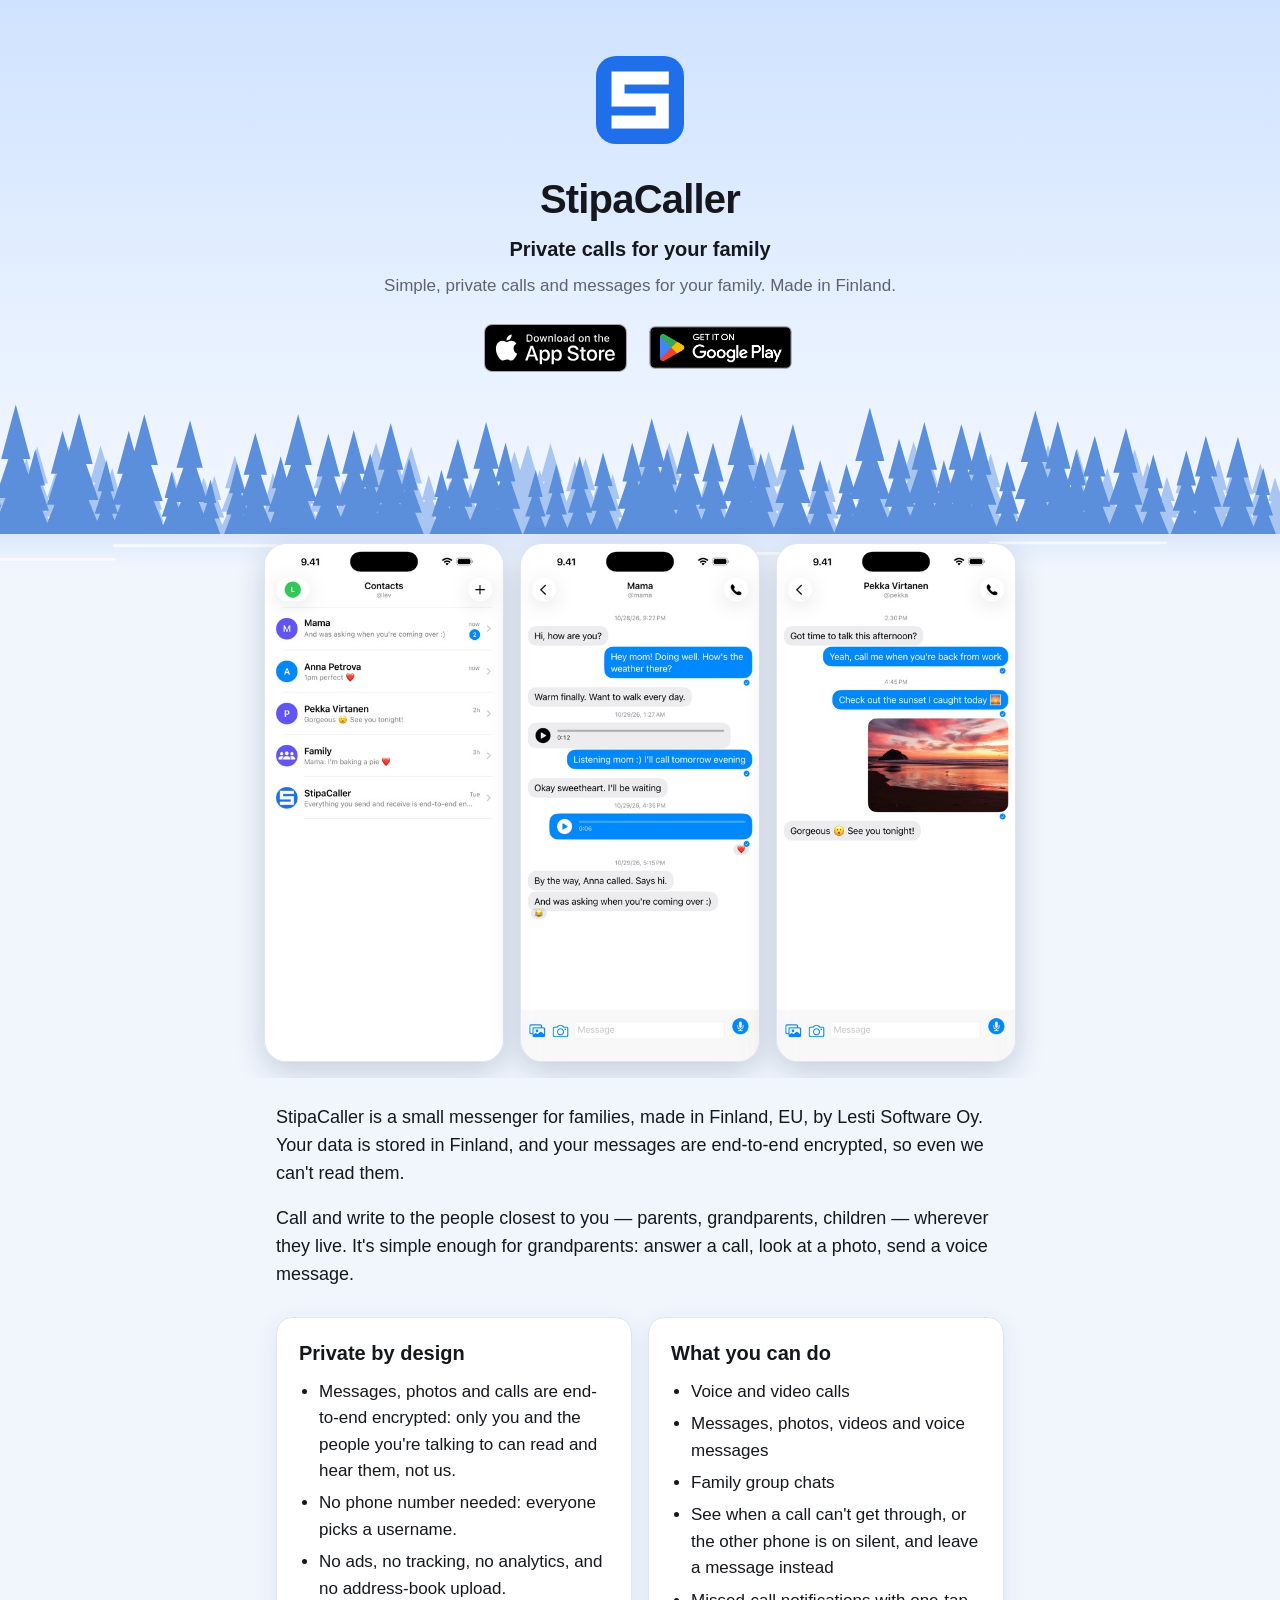
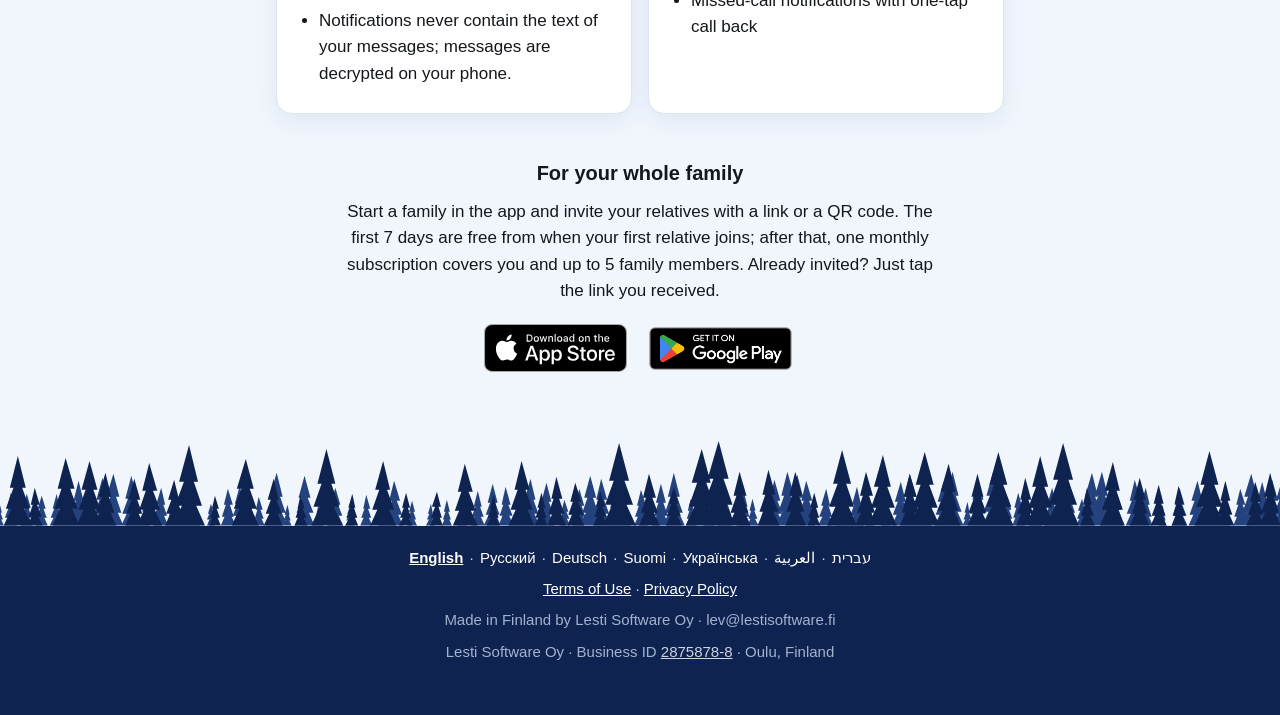
==== commit d2443493: "Company line with business ID in the footer Co-Authored-By: Claude Opus 5.5 <noreply@anthropic.com>" ====
--- a/index.html
+++ b/index.html
@@ -6,6 +6,17 @@
 <title>StipaCaller — Private calls for your family</title>
 <meta name="description" content="Simple, private calls and messages for your family. Made in Finland.">
 <link rel="icon" href="img/icon.png">
+<link rel="canonical" href="https://stipacaller.fi/">
+<meta property="og:type" content="website">
+<meta property="og:site_name" content="StipaCaller">
+<meta property="og:title" content="StipaCaller — Private calls for your family">
+<meta property="og:description" content="Simple, private calls and messages for your family. Made in Finland.">
+<meta property="og:url" content="https://stipacaller.fi/">
+<meta property="og:image" content="https://stipacaller.fi/og/og-en.png">
+<meta property="og:image:width" content="1200">
+<meta property="og:image:height" content="630">
+<meta property="og:locale" content="en_US">
+<meta name="twitter:card" content="summary_large_image">
 <link rel="stylesheet" href="style.css">
 <link rel="alternate" hreflang="en" href="https://stipacaller.fi/">
 <link rel="alternate" hreflang="ru" href="https://stipacaller.fi/ru/">
@@ -47,6 +58,7 @@
   <nav class="langs"><a href="" hreflang="en" lang="en" aria-current=page data-lang="en">English</a> · <a href="ru/" hreflang="ru" lang="ru" data-lang="ru">Русский</a> · <a href="de/" hreflang="de" lang="de" data-lang="de">Deutsch</a> · <a href="fi/" hreflang="fi" lang="fi" data-lang="fi">Suomi</a> · <a href="uk/" hreflang="uk" lang="uk" data-lang="uk">Українська</a> · <a href="he/" hreflang="he" lang="he" data-lang="he">עברית</a> · <a href="ar/" hreflang="ar" lang="ar" data-lang="ar">العربية</a></nav>
   <p><a href="https://stipacaller.lestisoftware.fi/eula.html">Terms of Use</a> · <a href="https://stipacaller.lestisoftware.fi/privacy.html">Privacy Policy</a></p>
   <p class="muted">Made in Finland by Lesti Software Oy · lev@lestisoftware.fi</p>
+  <p class="muted">Lesti Software Oy · Business ID <a href="https://tietopalvelu.ytj.fi/yritys/2875878-8" dir="ltr">2875878-8</a> · Oulu, Finland</p>
 </footer>
 <script>
 document.querySelectorAll('.langs a').forEach(function(a){a.addEventListener('click',function(){try{localStorage.setItem('lang',a.dataset.lang)}catch(e){}})});
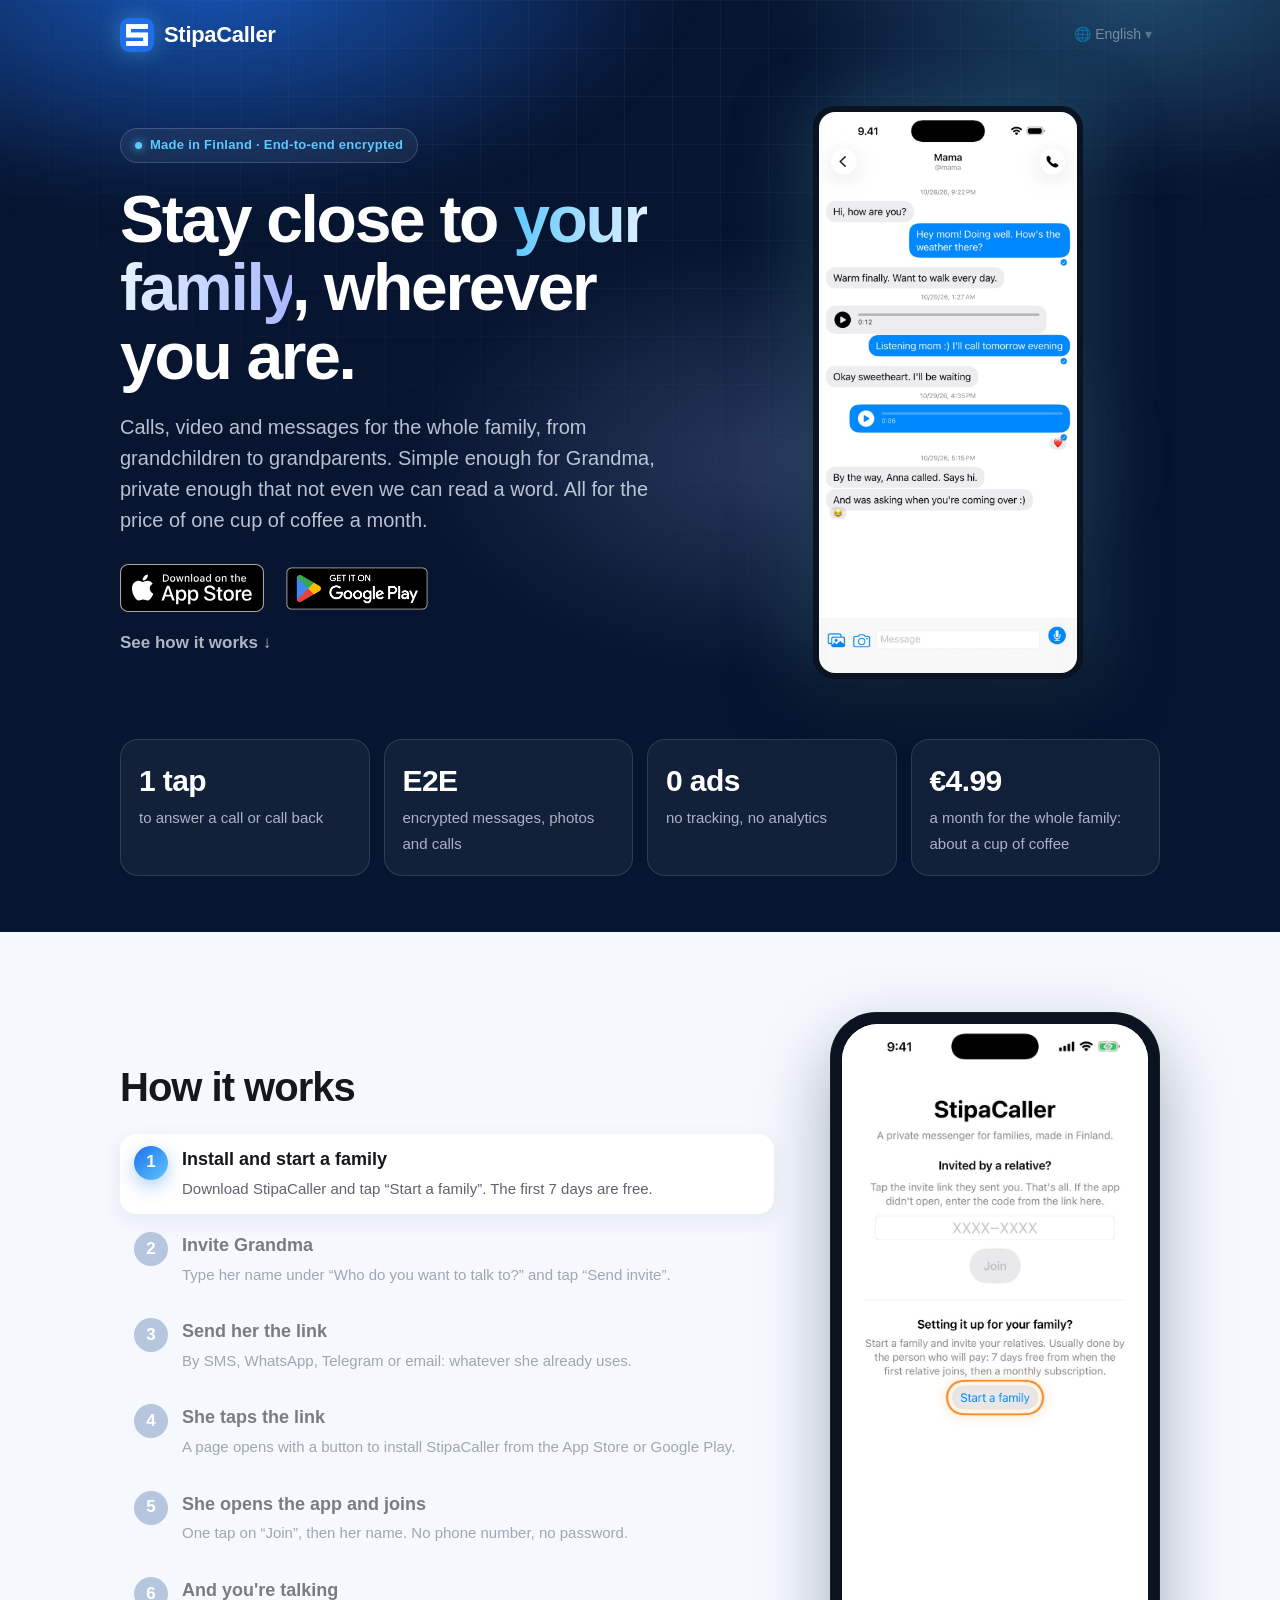
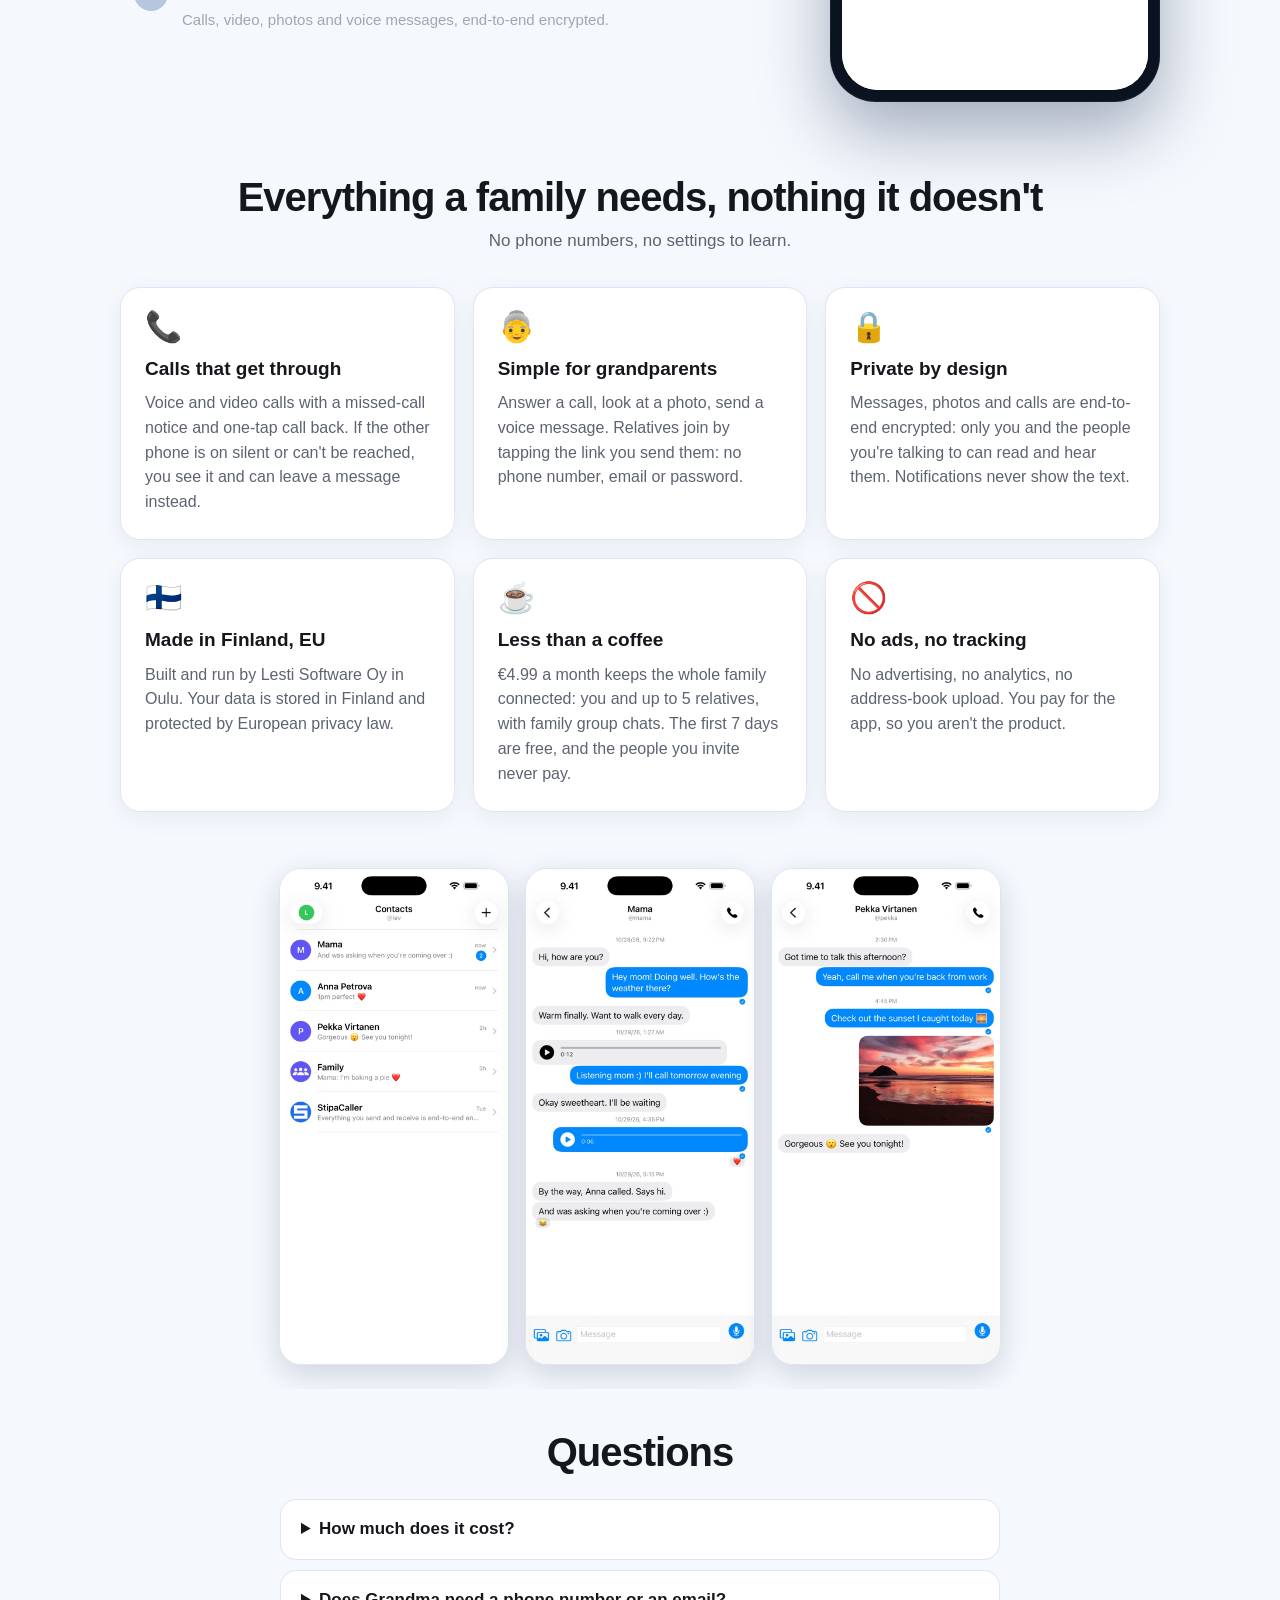
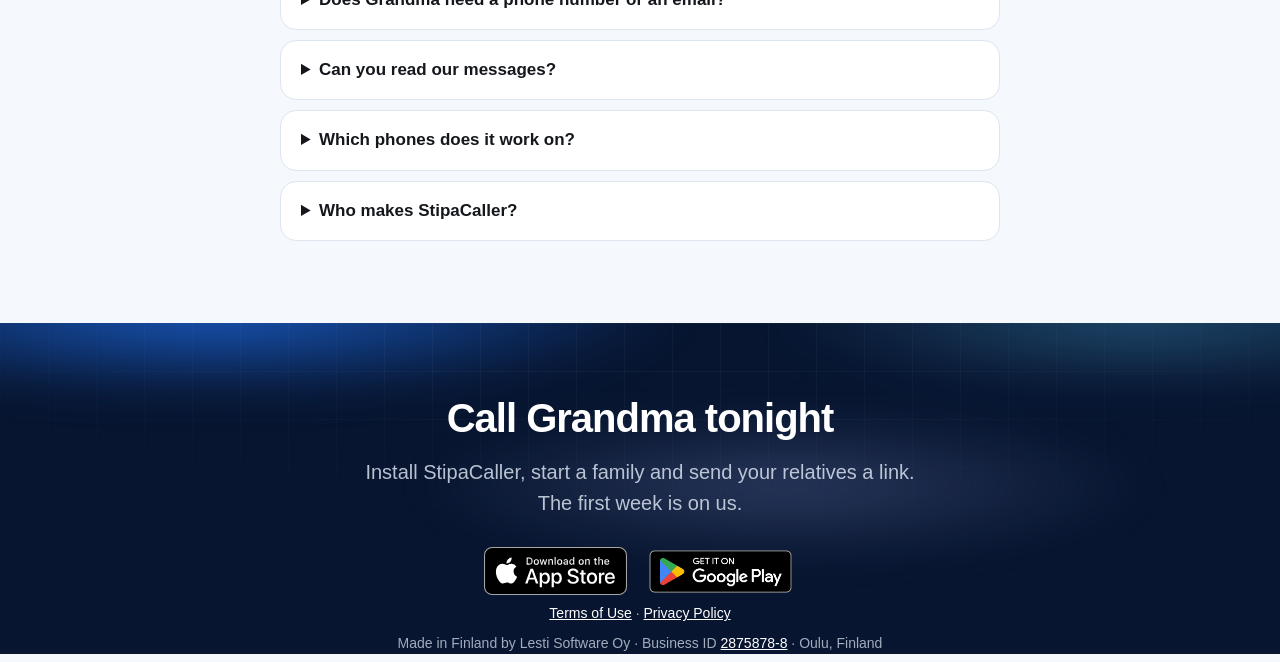
==== commit 27ddd549: "New landing page: how it works, 8 languages Night hero (Made in Finland, end-to-end encrypted), figu" ====
--- a/index.html
+++ b/index.html
@@ -17,51 +17,87 @@
 <meta property="og:image:height" content="630">
 <meta property="og:locale" content="en_US">
 <meta name="twitter:card" content="summary_large_image">
-<link rel="stylesheet" href="style.css">
+<link rel="stylesheet" href="home.css">
 <link rel="alternate" hreflang="en" href="https://stipacaller.fi/">
 <link rel="alternate" hreflang="ru" href="https://stipacaller.fi/ru/">
 <link rel="alternate" hreflang="de" href="https://stipacaller.fi/de/">
 <link rel="alternate" hreflang="fi" href="https://stipacaller.fi/fi/">
 <link rel="alternate" hreflang="uk" href="https://stipacaller.fi/uk/">
+<link rel="alternate" hreflang="es" href="https://stipacaller.fi/es/">
 <link rel="alternate" hreflang="he" href="https://stipacaller.fi/he/">
 <link rel="alternate" hreflang="ar" href="https://stipacaller.fi/ar/">
 <script>
 try{var p=localStorage.getItem('lang'),l=p||(navigator.language||'').slice(0,2).toLowerCase();
-if(l==='iw')l='he';if(l!=='en'&&['ru','de','fi','uk','he','ar'].indexOf(l)>=0)location.replace(l+'/');}catch(e){}
+if(l==='iw')l='he';if(l!=='en'&&['ru','de','fi','uk','es','he','ar'].indexOf(l)>=0)location.replace(l+'/');}catch(e){}
 </script>
 </head>
 <body>
-<div class="sky">
-<header class="hero">
-  <img class="icon" src="img/icon.png" alt="" width="88" height="88">
-  <h1>StipaCaller</h1>
-  <p class="subtitle">Private calls for your family</p>
-  <p class="short">Simple, private calls and messages for your family. Made in Finland.</p>
-  <div class="stores">
-<a class="badge" href="https://apps.apple.com/app/id6763939059"><img class="appstore" src="badges/appstore-en.svg" alt="Download on the App Store"></a><a class="badge" href="https://play.google.com/store/apps/details?id=com.stipacaller&amp;hl=en"><img class="play" src="badges/play-en.png" alt="Get it on Google Play"></a>
-  </div>
-</header>
-<svg class="forest" viewBox="0 0 1440 184" preserveAspectRatio="xMidYMax slice" aria-hidden="true"><path d="M-10,97L-17,119L-3,119ZM-10,110L-19,135L-1,135ZM-10,125L-21,150L1,150ZM11,73L1,105L20,105ZM11,92L-3,128L24,128ZM11,113L-6,150L27,150ZM23,109L18,126L28,126ZM23,119L16,139L30,139ZM23,130L14,150L31,150ZM41,64L31,100L52,100ZM41,86L26,126L57,126ZM41,109L23,150L59,150ZM53,65L42,101L64,101ZM53,86L38,126L68,126ZM53,109L35,150L71,150ZM69,92L62,116L77,116ZM69,106L59,134L80,134ZM69,122L57,150L82,150ZM90,72L80,105L99,105ZM90,92L76,128L103,128ZM90,113L73,150L106,150ZM101,60L89,98L112,98ZM101,83L85,125L116,125ZM101,107L82,150L119,150ZM120,86L111,113L128,113ZM120,102L108,132L131,132ZM120,119L106,150L133,150ZM133,59L122,97L145,97ZM133,82L117,125L149,125ZM133,106L114,150L152,150ZM149,94L142,117L156,117ZM149,108L139,134L159,134ZM149,123L137,150L161,150ZM166,59L155,97L178,97ZM166,82L150,125L182,125ZM166,106L147,150L186,150ZM178,82L169,111L186,111ZM178,99L166,131L190,131ZM178,117L163,150L192,150ZM196,73L186,106L206,106ZM196,93L182,129L209,129ZM196,113L180,150L212,150ZM208,88L200,114L216,114ZM208,103L197,133L219,133ZM208,120L195,150L221,150ZM224,107L218,125L229,125ZM224,118L216,138L231,138ZM224,129L215,150L233,150ZM240,85L232,112L248,112ZM240,101L229,132L252,132ZM240,119L226,150L254,150ZM253,91L246,116L260,116ZM253,106L243,134L263,134ZM253,122L241,150L265,150ZM272,92L265,116L280,116ZM272,106L262,134L283,134ZM272,122L260,150L285,150ZM283,90L275,115L290,115ZM283,105L272,133L293,133ZM283,121L270,150L295,150ZM304,69L294,103L314,103ZM304,90L290,127L318,127ZM304,111L287,150L321,150ZM315,104L309,123L321,123ZM315,116L307,137L323,137ZM315,128L305,150L325,150ZM326,100L320,121L333,121ZM326,112L317,136L335,136ZM326,126L316,150L337,150ZM343,87L336,114L351,114ZM343,103L332,132L355,132ZM343,120L330,150L357,150ZM362,104L357,123L368,123ZM362,116L354,137L371,137ZM362,128L353,150L372,150ZM378,97L371,119L385,119ZM378,110L369,135L388,135ZM378,125L367,150L389,150ZM396,69L385,103L406,103ZM396,89L381,127L410,127ZM396,111L379,150L413,150ZM415,95L408,118L422,118ZM415,109L405,135L424,135ZM415,124L403,150L426,150ZM430,99L424,120L437,120ZM430,111L421,136L439,136ZM430,125L420,150L441,150ZM449,56L437,95L461,95ZM449,79L432,124L466,124ZM449,105L429,150L469,150ZM465,55L453,95L477,95ZM465,79L448,123L481,123ZM465,104L445,150L485,150ZM485,60L473,98L496,98ZM485,83L469,125L501,125ZM485,107L466,150L504,150ZM503,89L496,115L511,115ZM503,104L493,133L514,133ZM503,121L490,150L516,150ZM525,95L518,118L532,118ZM525,109L515,135L534,135ZM525,124L513,150L536,150ZM546,97L540,119L553,119ZM546,110L537,135L556,135ZM546,125L535,150L558,150ZM558,96L551,119L565,119ZM558,110L548,135L567,135ZM558,124L547,150L569,150ZM573,108L568,126L578,126ZM573,119L566,138L580,138ZM573,130L564,150L582,150ZM591,65L581,101L602,101ZM591,86L576,126L606,126ZM591,109L574,150L609,150ZM605,58L593,97L616,97ZM605,81L588,124L621,124ZM605,106L585,150L624,150ZM617,84L609,112L625,112ZM617,101L606,132L629,132ZM617,119L603,150L631,150ZM628,57L617,96L640,96ZM628,80L612,124L645,124ZM628,105L609,150L648,150ZM640,101L634,122L646,122ZM640,113L631,136L649,136ZM640,126L630,150L650,150ZM653,75L644,106L663,106ZM653,94L640,129L666,129ZM653,114L637,150L669,150ZM664,72L654,105L674,105ZM664,92L650,128L678,128ZM664,113L647,150L680,150ZM680,87L672,113L688,113ZM680,103L669,132L691,132ZM680,120L667,150L694,150ZM692,88L684,114L699,114ZM692,104L681,133L702,133ZM692,120L679,150L705,150ZM711,96L704,118L718,118ZM711,109L701,135L721,135ZM711,124L700,150L722,150ZM724,62L713,99L735,99ZM724,84L708,125L739,125ZM724,108L705,150L742,150ZM735,80L726,109L744,109ZM735,97L723,130L748,130ZM735,116L720,150L750,150ZM750,56L738,95L762,95ZM750,79L733,124L767,124ZM750,105L730,150L770,150ZM771,80L763,109L780,109ZM771,98L759,130L784,130ZM771,116L757,150L786,150ZM789,88L782,114L797,114ZM789,104L779,133L800,133ZM789,120L776,150L802,150ZM804,103L798,123L810,123ZM804,114L796,137L812,137ZM804,127L794,150L814,150ZM819,89L812,114L827,114ZM819,104L809,133L830,133ZM819,121L807,150L832,150ZM835,60L823,98L846,98ZM835,83L819,125L850,125ZM835,107L816,150L853,150ZM852,65L842,101L863,101ZM852,86L837,126L867,126ZM852,109L834,150L870,150ZM870,63L859,99L881,99ZM870,84L855,126L886,126ZM870,108L852,150L889,150ZM881,95L874,118L888,118ZM881,109L872,135L891,135ZM881,123L870,150L893,150ZM898,101L892,122L904,122ZM898,113L890,136L907,136ZM898,127L888,150L909,150ZM914,93L906,117L921,117ZM914,108L904,134L924,134ZM914,123L902,150L925,150ZM933,102L927,122L939,122ZM933,114L925,136L942,136ZM933,127L923,150L943,150ZM951,93L943,117L958,117ZM951,108L941,134L960,134ZM951,123L939,150L962,150ZM971,100L964,121L977,121ZM971,112L962,136L980,136ZM971,126L960,150L981,150ZM989,100L983,121L995,121ZM989,113L980,136L998,136ZM989,126L978,150L999,150ZM1001,55L989,95L1013,95ZM1001,79L984,124L1018,124ZM1001,105L981,150L1021,150ZM1015,64L1004,100L1026,100ZM1015,85L1000,126L1030,126ZM1015,109L997,150L1033,150ZM1030,90L1023,115L1038,115ZM1030,105L1020,133L1041,133ZM1030,121L1018,150L1043,150ZM1042,108L1037,125L1047,125ZM1042,118L1035,138L1050,138ZM1042,130L1033,150L1051,150ZM1062,77L1053,107L1072,107ZM1062,95L1050,129L1075,129ZM1062,115L1047,150L1078,150ZM1080,67L1070,102L1090,102ZM1080,88L1065,127L1095,127ZM1080,110L1063,150L1097,150ZM1100,98L1093,120L1106,120ZM1100,111L1090,135L1109,135ZM1100,125L1089,150L1110,150ZM1121,93L1114,117L1128,117ZM1121,108L1111,134L1131,134ZM1121,123L1109,150L1133,150ZM1139,58L1128,97L1151,97ZM1139,81L1123,124L1156,124ZM1139,106L1120,150L1159,150ZM1158,108L1152,125L1163,125ZM1158,118L1150,138L1165,138ZM1158,130L1149,150L1166,150ZM1169,62L1158,99L1180,99ZM1169,84L1154,125L1185,125ZM1169,108L1151,150L1188,150ZM1187,70L1177,103L1197,103ZM1187,90L1173,128L1201,128ZM1187,111L1170,150L1204,150ZM1200,82L1191,111L1208,111ZM1200,99L1188,131L1212,131ZM1200,117L1185,150L1214,150ZM1213,109L1208,126L1219,126ZM1213,119L1206,138L1221,138ZM1213,130L1205,150L1222,150ZM1228,63L1217,100L1239,100ZM1228,85L1213,126L1244,126ZM1228,108L1210,150L1247,150ZM1241,76L1232,107L1251,107ZM1241,95L1228,129L1254,129ZM1241,115L1226,150L1257,150ZM1261,91L1254,116L1269,116ZM1261,106L1251,133L1272,133ZM1261,122L1249,150L1273,150ZM1279,78L1270,108L1288,108ZM1279,96L1266,130L1291,130ZM1279,116L1264,150L1294,150ZM1297,89L1289,115L1304,115ZM1297,104L1286,133L1308,133ZM1297,121L1284,150L1310,150ZM1314,73L1304,105L1323,105ZM1314,92L1300,128L1327,128ZM1314,113L1297,150L1330,150ZM1330,78L1321,108L1339,108ZM1330,96L1317,130L1343,130ZM1330,115L1315,150L1345,150ZM1341,79L1332,109L1350,109ZM1341,97L1328,130L1353,130ZM1341,116L1326,150L1356,150ZM1357,77L1348,108L1366,108ZM1357,95L1344,130L1370,130ZM1357,115L1342,150L1373,150ZM1372,92L1365,116L1380,116ZM1372,106L1362,134L1383,134ZM1372,122L1360,150L1384,150ZM1389,60L1378,98L1400,98ZM1389,83L1373,125L1405,125ZM1389,107L1370,150L1408,150ZM1402,80L1393,109L1411,109ZM1402,98L1390,130L1414,130ZM1402,116L1387,150L1417,150ZM1414,65L1403,101L1425,101ZM1414,87L1399,126L1429,126ZM1414,109L1396,150L1432,150ZM1432,101L1426,121L1439,121ZM1432,113L1424,136L1441,136ZM1432,126L1422,150L1443,150ZM1453,56L1441,95L1465,95ZM1453,79L1436,124L1470,124ZM1453,105L1433,150L1473,150Z" class="tb"/><path d="M-10,43L-22,88L2,88ZM-10,70L-27,120L7,120ZM-10,99L-30,150L10,150ZM6,45L-6,89L18,89ZM6,71L-10,121L23,121ZM6,100L-14,150L26,150ZM30,92L23,116L37,116ZM30,106L21,134L39,134ZM30,122L19,150L41,150ZM49,51L37,93L60,93ZM49,76L33,122L64,122ZM49,103L30,150L67,150ZM79,17L64,73L94,73ZM79,50L58,113L100,113ZM79,86L54,150L105,150ZM99,63L89,100L109,100ZM99,85L85,126L113,126ZM99,108L83,150L116,150ZM127,44L115,88L140,88ZM127,70L111,120L144,120ZM127,99L107,150L148,150ZM144,26L130,78L158,78ZM144,57L124,115L164,115ZM144,91L121,150L168,150ZM172,74L163,106L180,106ZM172,93L160,129L184,129ZM172,114L157,150L186,150ZM195,44L183,88L207,88ZM195,70L178,120L212,120ZM195,99L175,150L215,150ZM211,27L197,79L225,79ZM211,58L191,116L230,116ZM211,91L188,150L234,150ZM239,86L232,113L246,113ZM239,102L229,132L249,132ZM239,119L227,150L251,150ZM258,33L244,82L271,82ZM258,62L239,117L276,117ZM258,94L235,150L280,150ZM279,94L272,118L285,118ZM279,108L270,134L288,134ZM279,123L268,150L289,150ZM306,77L298,108L315,108ZM306,96L295,130L318,130ZM306,115L293,150L320,150ZM325,46L313,89L337,89ZM325,72L308,121L341,121ZM325,100L305,150L345,150ZM351,70L342,103L360,103ZM351,90L338,127L364,127ZM351,111L336,150L366,150ZM369,27L355,79L383,79ZM369,58L349,116L388,116ZM369,91L345,150L392,150ZM400,47L388,91L412,91ZM400,73L384,121L416,121ZM400,101L381,150L420,150ZM426,43L414,88L438,88ZM426,70L409,120L443,120ZM426,99L406,150L446,150ZM443,67L433,102L452,102ZM443,88L430,127L456,127ZM443,110L427,150L459,150ZM464,36L451,84L477,84ZM464,65L446,118L482,118ZM464,95L442,150L485,150ZM483,72L474,105L492,105ZM483,92L471,128L496,128ZM483,113L469,150L498,150ZM516,84L509,112L524,112ZM516,101L506,132L527,132ZM516,119L504,150L529,150ZM533,52L521,93L544,93ZM533,76L517,122L548,122ZM533,103L514,150L551,150ZM562,35L549,83L575,83ZM562,64L544,118L581,118ZM562,95L540,150L584,150ZM582,56L571,96L592,96ZM582,80L567,124L597,124ZM582,105L564,150L599,150ZM613,84L605,112L620,112ZM613,101L602,132L623,132ZM613,118L600,150L625,150ZM634,78L626,108L642,108ZM634,96L623,130L645,130ZM634,116L620,150L648,150ZM658,70L649,104L667,104ZM658,90L646,128L671,128ZM658,112L643,150L673,150ZM682,66L673,101L692,101ZM682,87L669,126L696,126ZM682,110L666,150L698,150ZM712,56L702,96L723,96ZM712,80L697,124L727,124ZM712,105L695,150L730,150ZM732,31L719,81L746,81ZM732,61L713,117L751,117ZM732,93L710,150L755,150ZM748,62L738,99L758,99ZM748,84L734,125L762,125ZM748,108L732,150L765,150ZM769,44L757,88L781,88ZM769,70L752,120L786,120ZM769,99L749,150L789,150ZM795,56L784,96L806,96ZM795,80L780,124L810,124ZM795,105L777,150L813,150ZM824,27L810,79L838,79ZM824,58L804,116L843,116ZM824,91L800,150L847,150ZM844,67L835,102L854,102ZM844,88L831,127L857,127ZM844,110L828,150L860,150ZM877,37L864,84L889,84ZM877,65L859,118L895,118ZM877,96L855,150L898,150ZM905,74L896,106L914,106ZM905,93L893,129L917,129ZM905,113L891,150L920,150ZM932,78L924,108L941,108ZM932,96L921,130L944,130ZM932,115L919,150L946,150ZM956,20L941,75L971,75ZM956,53L935,114L977,114ZM956,88L931,150L981,150ZM986,52L975,93L998,93ZM986,76L971,122L1002,122ZM986,103L968,150L1005,150ZM1012,35L999,84L1025,84ZM1012,64L994,118L1030,118ZM1012,95L990,150L1034,150ZM1032,74L1024,106L1041,106ZM1032,93L1020,129L1044,129ZM1032,114L1018,150L1047,150ZM1050,37L1037,84L1063,84ZM1050,65L1032,118L1068,118ZM1050,96L1029,150L1072,150ZM1069,44L1057,89L1081,89ZM1069,71L1052,120L1086,120ZM1069,99L1049,150L1089,150ZM1097,75L1089,106L1106,106ZM1097,94L1085,129L1109,129ZM1097,114L1083,150L1112,150ZM1126,23L1111,76L1140,76ZM1126,55L1105,114L1146,114ZM1126,89L1102,150L1150,150ZM1149,34L1136,83L1162,83ZM1149,63L1130,117L1167,117ZM1149,94L1127,150L1171,150ZM1168,63L1158,100L1178,100ZM1168,85L1154,126L1182,126ZM1168,108L1152,150L1185,150ZM1187,49L1175,91L1198,91ZM1187,74L1170,122L1203,122ZM1187,101L1167,150L1206,150ZM1219,41L1206,87L1231,87ZM1219,68L1201,120L1236,120ZM1219,98L1198,150L1240,150ZM1247,68L1238,103L1257,103ZM1247,89L1234,127L1260,127ZM1247,111L1232,150L1263,150ZM1281,64L1271,100L1291,100ZM1281,86L1267,126L1295,126ZM1281,109L1265,150L1298,150ZM1301,49L1290,91L1313,91ZM1301,74L1285,122L1317,122ZM1301,101L1282,150L1320,150ZM1334,50L1322,92L1345,92ZM1334,75L1318,122L1350,122ZM1334,102L1315,150L1353,150ZM1360,82L1352,110L1367,110ZM1360,99L1349,131L1370,131ZM1360,117L1347,150L1373,150ZM1393,74L1384,106L1401,106ZM1393,93L1381,129L1405,129ZM1393,114L1378,150L1407,150ZM1423,92L1416,117L1429,117ZM1423,107L1413,134L1432,134ZM1423,122L1412,150L1433,150ZM1444,36L1431,84L1457,84ZM1444,65L1426,118L1462,118ZM1444,95L1422,150L1465,150Z" class="tf"/><defs><linearGradient id="lakefade" x1="0" y1="0" x2="0" y2="1"><stop offset="0" class="l0"/><stop offset="1" class="l1"/></linearGradient></defs><rect x="0" y="150" width="1440" height="34" fill="url(#lakefade)"/><path d="M180,162h220M620,170h300M1080,159h180M60,176h120" class="ripple"/></svg>
+<div class="night">
+  <nav class="top wrap">
+    <a class="brand" href="./"><img src="img/icon.png" alt="" width="34" height="34">StipaCaller</a>
+    <details class="langmenu"><summary>🌐 English</summary><div><a href="en/" hreflang="en" lang="en" aria-current=page data-lang="en">English</a><a href="ru/" hreflang="ru" lang="ru" data-lang="ru">Русский</a><a href="de/" hreflang="de" lang="de" data-lang="de">Deutsch</a><a href="fi/" hreflang="fi" lang="fi" data-lang="fi">Suomi</a><a href="uk/" hreflang="uk" lang="uk" data-lang="uk">Українська</a><a href="es/" hreflang="es" lang="es" data-lang="es">Español</a><a href="he/" hreflang="he" lang="he" data-lang="he">עברית</a><a href="ar/" hreflang="ar" lang="ar" data-lang="ar">العربية</a></div></details>
+  </nav>
+  <header class="hero wrap">
+    <div class="copy">
+      <p class="tag glass"><i></i>Made in Finland · End-to-end encrypted</p>
+      <h1>Stay close to <span class="grad">your family</span>, wherever you are.</h1>
+      <p class="lead">Calls, video and messages for the whole family, from grandchildren to grandparents. Simple enough for Grandma, private enough that not even we can read a word. All for the price of one cup of coffee a month.</p>
+      <div class="stores"><a class="badge" href="https://apps.apple.com/app/id6763939059"><img class="appstore" src="badges/appstore-en.svg" alt="Download on the App Store"></a><a class="badge" href="https://play.google.com/store/apps/details?id=com.stipacaller&amp;hl=en"><img class="play" src="badges/play-en.png" alt="Get it on Google Play"></a></div>
+      <p class="how"><a href="#demo">See how it works ↓</a></p>
+    </div>
+    <div class="visual nophoto"><img class="phone" src="img/02-chat-mama-en.jpg" alt="" width="390" height="847"></div>
+  </header>
+  <div class="stats wrap"><div class="stat"><b>1 tap</b><span>to answer a call or call back</span></div><div class="stat"><b>E2E</b><span>encrypted messages, photos and calls</span></div><div class="stat"><b>0 ads</b><span>no tracking, no analytics</span></div><div class="stat"><b>€4.99</b><span>a month for the whole family: about a cup of coffee</span></div></div>
 </div>
-<div class="shots"><img src="img/01-contacts-en.jpg" alt="" width="390" height="847" loading="lazy"><img src="img/02-chat-mama-en.jpg" alt="" width="390" height="847" loading="lazy"><img src="img/03-chat-pekka-photo-en.jpg" alt="" width="390" height="847" loading="lazy"></div>
 <main>
-  <p class="intro">StipaCaller is a small messenger for families, made in Finland, EU, by Lesti Software Oy. Your data is stored in Finland, and your messages are end-to-end encrypted, so even we can&#x27;t read them.</p><p class="intro">Call and write to the people closest to you — parents, grandparents, children — wherever they live. It&#x27;s simple enough for grandparents: answer a call, look at a photo, send a voice message.</p>
-  <div class="cards"><section class="card"><h2>Private by design</h2><ul><li>Messages, photos and calls are end-to-end encrypted: only you and the people you&#x27;re talking to can read and hear them, not us.</li><li>No phone number needed: everyone picks a username.</li><li>No ads, no tracking, no analytics, and no address-book upload.</li><li>Notifications never contain the text of your messages; messages are decrypted on your phone.</li></ul></section><section class="card"><h2>What you can do</h2><ul><li>Voice and video calls</li><li>Messages, photos, videos and voice messages</li><li>Family group chats</li><li>See when a call can&#x27;t get through, or the other phone is on silent, and leave a message instead</li><li>Missed-call notifications with one-tap call back</li></ul></section></div>
-  <section class="family"><h2>For your whole family</h2><p>Start a family in the app and invite your relatives with a link or a QR code. The first 7 days are free from when your first relative joins; after that, one monthly subscription covers you and up to 5 family members. Already invited? Just tap the link you received.</p>
-    <div class="stores">
-<a class="badge" href="https://apps.apple.com/app/id6763939059"><img class="appstore" src="badges/appstore-en.svg" alt="Download on the App Store"></a><a class="badge" href="https://play.google.com/store/apps/details?id=com.stipacaller&amp;hl=en"><img class="play" src="badges/play-en.png" alt="Get it on Google Play"></a>
+  <section id="demo" class="demo wrap">
+    <div class="demo-copy">
+      <h2>How it works</h2>
+      <ol class="steps"><li data-step="0"><button type="button"><b>Install and start a family</b><span>Download StipaCaller and tap “Start a family”. The first 7 days are free.</span></button></li><li data-step="1"><button type="button"><b>Invite Grandma</b><span>Type her name under “Who do you want to talk to?” and tap “Send invite”.</span></button></li><li data-step="2"><button type="button"><b>Send her the link</b><span>By SMS, WhatsApp, Telegram or email: whatever she already uses.</span></button></li><li data-step="3"><button type="button"><b>She taps the link</b><span>A page opens with a button to install StipaCaller from the App Store or Google Play.</span></button></li><li data-step="4"><button type="button"><b>She opens the app and joins</b><span>One tap on “Join”, then her name. No phone number, no password.</span></button></li><li data-step="5"><button type="button"><b>And you&#x27;re talking</b><span>Calls, video, photos and voice messages, end-to-end encrypted.</span></button></li></ol>
+    </div>
+    <div class="device" aria-hidden="true">
+      <div class="screen">
+        <img class="slide" data-step="0" src="how/en/1a-welcome.jpg" alt=""><img class="slide" data-step="0" src="how/en/1b-confirm.jpg" alt=""><img class="slide" data-step="0" src="how/en/1c-about.jpg" alt=""><img class="slide" data-step="1" src="how/en/2a-composer.jpg" alt=""><div class="slide share" data-step="2"><img src="how/en/2b-sharebg.jpg" alt=""><div class="sheet"><div class="sheethead"><img src="img/icon.png" alt=""><div><b>Mike invited you to StipaCaller</b><small>stipacaller.lestisoftware.fi</small></div></div><div class="apps"><span class="app msgs"><i class="ringed"><svg viewBox="0 0 24 24" width="30" height="30" fill="#fff"><path d="M12 3C6.5 3 2 6.6 2 11c0 2.4 1.3 4.5 3.4 6-.2 1.3-.9 2.6-2 3.6 2.2-.1 4-.9 5.2-1.9 1.1.3 2.2.4 3.4.4 5.5 0 10-3.6 10-8s-4.5-8-10-8z"/></svg></i><small>Messages</small></span><span class="app mail"><i class=""><svg viewBox="0 0 24 24" width="30" height="30" fill="none" stroke="#fff" stroke-width="1.8"><rect x="3" y="6" width="18" height="12" rx="2"/><path d="M3.5 7l8.5 6 8.5-6"/></svg></i><small>Mail</small></span><span class="app notes"><i class=""><svg viewBox="0 0 24 24" width="30" height="30" fill="none" stroke="#c9a100" stroke-width="1.6"><path d="M6 8h12M6 12h12M6 16h8"/></svg></i><small>Notes</small></span><span class="app more"><i class="">•••</i><small>More</small></span></div><div class="act">Copy<span>⧉</span></div></div></div><div class="slide sms" data-step="2"><div class="sbar" style="color:#111"><span dir="ltr">9:41</span><i></i><svg viewBox="0 0 64 14" width="64" height="14" fill="#111" aria-hidden="true"><rect x="0" y="9" width="3" height="5" rx="1"/><rect x="5" y="6" width="3" height="8" rx="1"/><rect x="10" y="3" width="3" height="11" rx="1"/><rect x="15" y="0" width="3" height="14" rx="1"/><path d="M30 12.5l2-2.3a3 3 0 0 0-4 0zM25.6 7.6l1.4 1.5a4.6 4.6 0 0 1 6 0l1.4-1.5a6.6 6.6 0 0 0-8.8 0zM23.2 5l1.4 1.5a8 8 0 0 1 10.8 0L36.8 5a10 10 0 0 0-13.6 0z"/><rect x="42" y="2" width="19" height="10" rx="3" fill="none" stroke="#111" stroke-opacity=".5"/><rect x="44" y="4" width="15" height="6" rx="1.5" fill="#34c759"/><rect x="62" y="5" width="1.5" height="4" rx=".7" fill-opacity=".5"/></svg></div><div class="smshead"><span class="av">G</span><b>Grandma</b><small dir="ltr">+44 7700 900123</small></div><div class="smsbody out"><small class="kind">SMS · 9:41</small><div class="bubble"><p>Mike invited you to StipaCaller: https://stipacaller.lestisoftware.fi/i/K7PMQ2XD</p><p>Tap the link to join. If you have to install the app first, tap the link again afterwards.</p></div><small class="dlv">Delivered</small></div><div class="smsbar"><span class="plus">+</span><span class="field">SMS<i>🎙</i></span></div><span class="home"></span></div><div class="slide sms" data-step="2"><div class="sbar" style="color:#111"><span dir="ltr">9:41</span><i></i><svg viewBox="0 0 64 14" width="64" height="14" fill="#111" aria-hidden="true"><rect x="0" y="9" width="3" height="5" rx="1"/><rect x="5" y="6" width="3" height="8" rx="1"/><rect x="10" y="3" width="3" height="11" rx="1"/><rect x="15" y="0" width="3" height="14" rx="1"/><path d="M30 12.5l2-2.3a3 3 0 0 0-4 0zM25.6 7.6l1.4 1.5a4.6 4.6 0 0 1 6 0l1.4-1.5a6.6 6.6 0 0 0-8.8 0zM23.2 5l1.4 1.5a8 8 0 0 1 10.8 0L36.8 5a10 10 0 0 0-13.6 0z"/><rect x="42" y="2" width="19" height="10" rx="3" fill="none" stroke="#111" stroke-opacity=".5"/><rect x="44" y="4" width="15" height="6" rx="1.5" fill="#34c759"/><rect x="62" y="5" width="1.5" height="4" rx=".7" fill-opacity=".5"/></svg></div><div class="smshead"><span class="av">M</span><b>Mike</b></div><div class="smsbody in"><small class="kind">SMS · 9:41</small><div class="bubble"><p>Mike invited you to StipaCaller: <span class="lnk">https://stipacaller.lestisoftware.fi/i/K7PMQ2XD</span></p><p>Tap the link to join. If you have to install the app first, tap the link again afterwards.</p></div></div><div class="smsbar"><span class="plus">+</span><span class="field">SMS<i>🎙</i></span></div><span class="home"></span></div><img class="slide" data-step="3" src="how/en/4a-link.jpg" alt=""><div class="slide store" data-step="3"><div class="sbar" style="color:#111"><span dir="ltr">9:41</span><i></i><svg viewBox="0 0 64 14" width="64" height="14" fill="#111" aria-hidden="true"><rect x="0" y="9" width="3" height="5" rx="1"/><rect x="5" y="6" width="3" height="8" rx="1"/><rect x="10" y="3" width="3" height="11" rx="1"/><rect x="15" y="0" width="3" height="14" rx="1"/><path d="M30 12.5l2-2.3a3 3 0 0 0-4 0zM25.6 7.6l1.4 1.5a4.6 4.6 0 0 1 6 0l1.4-1.5a6.6 6.6 0 0 0-8.8 0zM23.2 5l1.4 1.5a8 8 0 0 1 10.8 0L36.8 5a10 10 0 0 0-13.6 0z"/><rect x="42" y="2" width="19" height="10" rx="3" fill="none" stroke="#111" stroke-opacity=".5"/><rect x="44" y="4" width="15" height="6" rx="1.5" fill="#34c759"/><rect x="62" y="5" width="1.5" height="4" rx=".7" fill-opacity=".5"/></svg></div><div class="storehead"><img src="img/icon.png" alt=""><div><b>StipaCaller</b><small>Private calls for your family</small><div class="getrow"><span class="get">Get</span><small>In-App Purchases</small></div></div></div><div class="storeshots"><img src="img/01-contacts-en.jpg" alt=""><img src="img/02-chat-mama-en.jpg" alt=""></div><span class="home"></span></div><img class="slide" data-step="4" src="how/en/5b-invited.jpg" alt=""><img class="slide" data-step="4" src="how/en/5c-about.jpg" alt=""><img class="slide" data-step="5" src="how/en/6a-contacts.jpg" alt=""><div class="slide call" data-step="5"><div class="sbar" style="color:#fff"><span dir="ltr">9:41</span><i></i><svg viewBox="0 0 64 14" width="64" height="14" fill="#fff" aria-hidden="true"><rect x="0" y="9" width="3" height="5" rx="1"/><rect x="5" y="6" width="3" height="8" rx="1"/><rect x="10" y="3" width="3" height="11" rx="1"/><rect x="15" y="0" width="3" height="14" rx="1"/><path d="M30 12.5l2-2.3a3 3 0 0 0-4 0zM25.6 7.6l1.4 1.5a4.6 4.6 0 0 1 6 0l1.4-1.5a6.6 6.6 0 0 0-8.8 0zM23.2 5l1.4 1.5a8 8 0 0 1 10.8 0L36.8 5a10 10 0 0 0-13.6 0z"/><rect x="42" y="2" width="19" height="10" rx="3" fill="none" stroke="#fff" stroke-opacity=".5"/><rect x="44" y="4" width="15" height="6" rx="1.5" fill="#34c759"/><rect x="62" y="5" width="1.5" height="4" rx=".7" fill-opacity=".5"/></svg></div><span class="av big">👵</span><b>Grandma</b>
+          <small class="connected">🔒 Connected · encrypted</small>
+          <div class="btns"><span class="no">✕<em>End call</em></span></div></div>
+      </div>
     </div>
   </section>
+  <section id="features" class="wrap">
+    <h2>Everything a family needs, nothing it doesn&#x27;t</h2>
+    <p class="sub">No phone numbers, no settings to learn.</p>
+    <div class="feats"><article class="feat"><div class="emoji" aria-hidden="true">📞</div><h3>Calls that get through</h3><p>Voice and video calls with a missed-call notice and one-tap call back. If the other phone is on silent or can&#x27;t be reached, you see it and can leave a message instead.</p></article><article class="feat"><div class="emoji" aria-hidden="true">👵</div><h3>Simple for grandparents</h3><p>Answer a call, look at a photo, send a voice message. Relatives join by tapping the link you send them: no phone number, email or password.</p></article><article class="feat"><div class="emoji" aria-hidden="true">🔒</div><h3>Private by design</h3><p>Messages, photos and calls are end-to-end encrypted: only you and the people you&#x27;re talking to can read and hear them. Notifications never show the text.</p></article><article class="feat"><div class="emoji" aria-hidden="true">🇫🇮</div><h3>Made in Finland, EU</h3><p>Built and run by Lesti Software Oy in Oulu. Your data is stored in Finland and protected by European privacy law.</p></article><article class="feat"><div class="emoji" aria-hidden="true">☕</div><h3>Less than a coffee</h3><p>€4.99 a month keeps the whole family connected: you and up to 5 relatives, with family group chats. The first 7 days are free, and the people you invite never pay.</p></article><article class="feat"><div class="emoji" aria-hidden="true">🚫</div><h3>No ads, no tracking</h3><p>No advertising, no analytics, no address-book upload. You pay for the app, so you aren&#x27;t the product.</p></article></div>
+  </section>
+  <div class="shots"><img src="img/01-contacts-en.jpg" alt="" width="390" height="847" loading="lazy"><img src="img/02-chat-mama-en.jpg" alt="" width="390" height="847" loading="lazy"><img src="img/03-chat-pekka-photo-en.jpg" alt="" width="390" height="847" loading="lazy"></div>
+  <section class="wrap faq">
+    <h2>Questions</h2>
+    <details><summary>How much does it cost?</summary><p>The first 7 days are free from when your first relative joins. After that one subscription, €4.99 a month, covers you and up to 5 family members. Relatives you invite don&#x27;t pay.</p></details><details><summary>Does Grandma need a phone number or an email?</summary><p>No. You send her an invite link; she installs the app, taps the link and is in. Everyone picks a username, no phone number is ever asked.</p></details><details><summary>Can you read our messages?</summary><p>No. Messages, photos and calls are end-to-end encrypted on your phones. Our servers in Finland only pass along data they can&#x27;t open.</p></details><details><summary>Which phones does it work on?</summary><p>iPhone and Android, in English, Russian, Ukrainian, German, Finnish, Spanish, Hebrew and Arabic.</p></details><details><summary>Who makes StipaCaller?</summary><p>Lesti Software Oy, a small software company in Oulu, Finland. Write to us any time: lev@lestisoftware.fi.</p></details>
+  </section>
 </main>
-<svg class="treeline" viewBox="0 0 1440 90" preserveAspectRatio="xMidYMax slice" aria-hidden="true"><path d="M-10,45L-15,65L-5,65ZM-10,58L-18,79L-2,79ZM-10,70L-19,90L-1,90ZM3,52L-2,69L7,69ZM3,62L-4,80L9,80ZM3,73L-5,90L10,90ZM12,60L8,73L16,73ZM12,68L7,82L17,82ZM12,76L6,90L18,90ZM29,38L22,61L35,61ZM29,52L20,77L37,77ZM29,66L18,90L39,90ZM45,58L41,72L49,72ZM45,67L40,82L51,82ZM45,76L39,90L52,90ZM56,66L53,77L59,77ZM56,72L52,84L60,84ZM56,79L51,90L61,90ZM66,57L62,72L70,72ZM66,67L61,82L71,82ZM66,75L60,90L73,90ZM76,65L73,77L79,77ZM76,72L72,84L80,84ZM76,79L71,90L81,90ZM88,57L84,72L91,72ZM88,66L82,82L93,82ZM88,75L81,90L94,90ZM104,58L100,72L108,72ZM104,67L99,82L109,82ZM104,76L98,90L110,90ZM119,60L115,73L123,73ZM119,68L114,82L124,82ZM119,76L113,90L125,90ZM134,58L130,73L137,73ZM134,67L128,82L139,82ZM134,76L127,90L140,90ZM147,50L142,68L151,68ZM147,61L140,80L153,80ZM147,72L139,90L155,90ZM156,45L151,65L161,65ZM156,58L148,79L164,79ZM156,70L147,90L165,90ZM167,52L163,69L172,69ZM167,63L161,81L174,81ZM167,73L160,90L175,90ZM180,42L174,64L185,64ZM180,56L172,78L188,78ZM180,69L170,90L189,90ZM191,38L184,61L197,61ZM191,53L182,77L199,77ZM191,67L180,90L201,90ZM209,40L203,63L215,63ZM209,54L200,78L217,78ZM209,68L199,90L219,90ZM223,65L220,76L226,76ZM223,72L219,84L227,84ZM223,79L218,90L228,90ZM239,52L234,69L243,69ZM239,63L232,80L245,80ZM239,73L231,90L246,90ZM253,52L248,69L258,69ZM253,62L247,80L259,80ZM253,73L245,90L261,90ZM270,47L265,67L275,67ZM270,59L263,79L277,79ZM270,71L261,90L278,90ZM289,68L286,78L292,78ZM289,74L285,84L293,84ZM289,80L285,90L293,90ZM306,53L302,69L311,69ZM306,63L300,81L312,81ZM306,73L299,90L314,90ZM318,50L313,68L322,68ZM318,62L311,80L324,80ZM318,72L310,90L326,90ZM328,67L325,77L331,77ZM328,74L324,84L332,84ZM328,80L323,90L333,90ZM337,61L334,74L341,74ZM337,69L333,83L342,83ZM337,77L332,90L343,90ZM355,37L348,61L361,61ZM355,51L346,77L364,77ZM355,66L344,90L366,90ZM366,69L363,79L368,79ZM366,75L362,85L369,85ZM366,81L362,90L370,90ZM383,40L377,62L389,62ZM383,54L375,77L392,77ZM383,67L373,90L393,90ZM397,69L395,78L400,78ZM397,75L394,85L401,85ZM397,81L393,90L402,90ZM414,52L409,69L419,69ZM414,62L408,80L421,80ZM414,73L406,90L422,90ZM429,69L426,78L431,78ZM429,75L425,85L432,85ZM429,81L424,90L433,90ZM445,59L442,73L449,73ZM445,68L440,82L450,82ZM445,76L439,90L451,90ZM463,60L459,74L467,74ZM463,69L458,83L468,83ZM463,77L457,90L469,90ZM473,45L468,65L479,65ZM473,58L466,79L481,79ZM473,70L464,90L482,90ZM491,65L488,76L494,76ZM491,72L487,84L495,84ZM491,79L486,90L496,90ZM510,68L507,78L512,78ZM510,74L506,84L513,84ZM510,80L505,90L514,90ZM526,64L523,76L529,76ZM526,72L522,84L530,84ZM526,78L521,90L531,90ZM541,65L538,76L544,76ZM541,72L537,84L546,84ZM541,79L536,90L546,90ZM557,55L553,71L561,71ZM557,65L551,81L563,81ZM557,74L550,90L564,90ZM572,48L567,67L577,67ZM572,60L565,79L579,79ZM572,71L563,90L580,90ZM585,51L581,69L590,69ZM585,62L579,80L592,80ZM585,72L578,90L593,90ZM598,60L594,73L601,73ZM598,68L593,82L603,82ZM598,76L592,90L604,90ZM610,43L604,64L615,64ZM610,56L602,78L618,78ZM610,69L600,90L619,90ZM626,47L621,66L631,66ZM626,59L618,79L633,79ZM626,71L617,90L634,90ZM644,64L641,76L648,76ZM644,71L640,83L649,83ZM644,78L639,90L650,90ZM659,53L655,70L664,70ZM659,63L653,81L665,81ZM659,73L652,90L667,90ZM670,40L664,62L676,62ZM670,54L662,77L678,77ZM670,67L660,90L680,90ZM681,43L676,64L687,64ZM681,56L673,78L689,78ZM681,69L672,90L691,90ZM694,57L690,72L698,72ZM694,66L688,82L699,82ZM694,75L687,90L700,90ZM703,52L699,69L708,69ZM703,62L697,80L710,80ZM703,73L696,90L711,90ZM721,54L717,70L726,70ZM721,64L715,81L727,81ZM721,74L714,90L728,90ZM741,48L736,67L746,67ZM741,60L734,80L748,80ZM741,71L732,90L749,90ZM754,37L748,61L760,61ZM754,52L745,77L763,77ZM754,66L743,90L765,90ZM771,63L768,75L774,75ZM771,71L767,83L776,83ZM771,78L766,90L777,90ZM789,63L786,75L792,75ZM789,71L785,83L794,83ZM789,78L784,90L795,90ZM805,49L800,67L810,67ZM805,60L798,80L812,80ZM805,72L797,90L813,90ZM824,55L820,71L828,71ZM824,65L818,81L830,81ZM824,74L817,90L831,90ZM833,63L830,75L836,75ZM833,71L829,83L838,83ZM833,78L828,90L839,90ZM846,60L842,74L849,74ZM846,68L841,83L851,83ZM846,77L840,90L852,90ZM855,44L850,65L861,65ZM855,57L847,78L863,78ZM855,69L846,90L864,90ZM868,36L862,60L875,60ZM868,51L859,76L877,76ZM868,65L857,90L879,90ZM878,39L872,62L884,62ZM878,54L869,77L886,77ZM878,67L868,90L888,90ZM887,45L882,65L893,65ZM887,57L880,79L895,79ZM887,70L878,90L896,90ZM907,53L902,70L911,70ZM907,63L900,81L913,81ZM907,73L899,90L914,90ZM923,49L918,68L928,68ZM923,61L916,80L930,80ZM923,72L915,90L931,90ZM938,51L933,69L942,69ZM938,62L931,80L944,80ZM938,73L930,90L945,90ZM951,68L948,78L953,78ZM951,74L947,85L955,85ZM951,80L946,90L955,90ZM967,63L964,75L970,75ZM967,70L962,83L972,83ZM967,78L962,90L972,90ZM982,46L976,66L987,66ZM982,58L974,79L989,79ZM982,70L973,90L991,90ZM991,38L985,61L997,61ZM991,52L982,77L1000,77ZM991,67L981,90L1001,90ZM1006,54L1001,70L1010,70ZM1006,64L999,81L1012,81ZM1006,74L998,90L1013,90ZM1025,46L1019,66L1030,66ZM1025,58L1017,79L1032,79ZM1025,70L1016,90L1034,90ZM1034,36L1027,60L1040,60ZM1034,51L1025,76L1043,76ZM1034,65L1023,90L1045,90ZM1049,66L1046,77L1051,77ZM1049,73L1045,84L1053,84ZM1049,79L1044,90L1053,90ZM1059,43L1054,64L1065,64ZM1059,56L1051,78L1067,78ZM1059,69L1050,90L1069,90ZM1075,35L1068,60L1081,60ZM1075,51L1065,76L1084,76ZM1075,65L1064,90L1086,90ZM1089,61L1086,74L1093,74ZM1089,69L1085,83L1094,83ZM1089,77L1084,90L1095,90ZM1100,57L1096,72L1104,72ZM1100,66L1095,82L1106,82ZM1100,75L1094,90L1107,90ZM1117,57L1113,72L1121,72ZM1117,66L1112,82L1123,82ZM1117,75L1111,90L1124,90ZM1134,52L1129,69L1138,69ZM1134,63L1127,81L1140,81ZM1134,73L1126,90L1141,90ZM1148,36L1142,60L1155,60ZM1148,51L1139,77L1157,77ZM1148,66L1137,90L1159,90ZM1164,63L1160,75L1167,75ZM1164,71L1159,83L1168,83ZM1164,78L1158,90L1169,90ZM1174,37L1167,61L1180,61ZM1174,52L1165,77L1183,77ZM1174,66L1163,90L1184,90ZM1184,36L1177,60L1190,60ZM1184,51L1174,76L1193,76ZM1184,66L1173,90L1194,90ZM1199,60L1196,74L1203,74ZM1199,69L1194,83L1204,83ZM1199,77L1193,90L1205,90ZM1217,44L1212,65L1223,65ZM1217,57L1209,78L1225,78ZM1217,69L1208,90L1226,90ZM1228,52L1223,69L1232,69ZM1228,63L1222,81L1234,81ZM1228,73L1220,90L1235,90ZM1245,69L1242,79L1247,79ZM1245,75L1241,85L1248,85ZM1245,81L1241,90L1249,90ZM1262,52L1257,69L1267,69ZM1262,62L1256,80L1269,80ZM1262,73L1254,90L1270,90ZM1280,45L1274,65L1285,65ZM1280,57L1272,79L1287,79ZM1280,70L1271,90L1289,90ZM1294,63L1291,75L1298,75ZM1294,70L1290,83L1299,83ZM1294,78L1289,90L1300,90ZM1307,56L1303,71L1311,71ZM1307,66L1301,82L1312,82ZM1307,75L1300,90L1313,90ZM1323,53L1319,69L1328,69ZM1323,63L1317,81L1330,81ZM1323,73L1316,90L1331,90ZM1334,38L1327,61L1340,61ZM1334,52L1325,77L1342,77ZM1334,67L1323,90L1344,90ZM1345,46L1340,66L1350,66ZM1345,58L1338,79L1353,79ZM1345,70L1336,90L1354,90ZM1355,44L1350,65L1361,65ZM1355,57L1347,79L1363,79ZM1355,69L1346,90L1364,90ZM1365,44L1359,64L1370,64ZM1365,57L1357,78L1373,78ZM1365,69L1356,90L1374,90ZM1378,65L1375,77L1381,77ZM1378,72L1374,84L1382,84ZM1378,79L1373,90L1383,90ZM1397,39L1391,62L1403,62ZM1397,53L1388,77L1406,77ZM1397,67L1387,90L1407,90ZM1411,56L1407,71L1415,71ZM1411,66L1405,82L1417,82ZM1411,75L1404,90L1418,90ZM1430,64L1427,76L1433,76ZM1430,72L1425,84L1434,84ZM1430,78L1425,90L1435,90ZM1442,55L1438,71L1446,71ZM1442,65L1436,81L1448,81ZM1442,74L1435,90L1449,90ZM1456,48L1451,67L1461,67ZM1456,60L1449,80L1463,80ZM1456,71L1447,90L1464,90Z" class="nb"/><path d="M-10,44L-15,65L-5,65ZM-10,57L-18,79L-2,79ZM-10,69L-19,90L-1,90ZM5,57L1,72L9,72ZM5,66L-1,82L10,82ZM5,75L-2,90L12,90ZM20,9L10,46L30,46ZM20,32L6,70L34,70ZM20,54L4,90L36,90ZM41,5L31,43L51,43ZM41,29L27,69L55,69ZM41,52L24,90L58,90ZM71,59L67,73L75,73ZM71,67L66,82L76,82ZM71,76L65,90L77,90ZM95,20L87,52L103,52ZM95,40L83,73L107,73ZM95,59L81,90L109,90ZM112,52L108,69L117,69ZM112,63L106,81L119,81ZM112,73L105,90L120,90ZM143,22L135,53L152,53ZM143,41L132,73L155,73ZM143,59L130,90L157,90ZM167,25L159,54L175,54ZM167,43L156,74L178,74ZM167,61L154,90L180,90ZM183,37L176,61L189,61ZM183,51L174,77L192,77ZM183,66L172,90L194,90ZM212,43L206,64L218,64ZM212,56L204,78L220,78ZM212,69L203,90L222,90ZM227,27L220,55L235,55ZM227,45L217,74L238,74ZM227,62L215,90L240,90ZM252,44L246,64L257,64ZM252,57L244,78L260,78ZM252,69L243,90L261,90ZM267,9L257,46L276,46ZM267,32L253,70L280,70ZM267,54L251,90L283,90ZM293,60L290,73L297,73ZM293,68L288,82L298,82ZM293,76L287,90L299,90ZM324,23L315,53L332,53ZM324,42L312,73L335,73ZM324,60L310,90L337,90ZM352,43L346,64L357,64ZM352,56L344,78L360,78ZM352,69L342,90L361,90ZM379,59L376,73L383,73ZM379,68L374,82L385,82ZM379,76L373,90L386,90ZM405,13L396,48L414,48ZM405,34L392,71L418,71ZM405,55L390,90L421,90ZM431,58L427,72L434,72ZM431,67L425,82L436,82ZM431,76L424,90L437,90ZM462,25L454,54L469,54ZM462,43L451,74L473,74ZM462,61L449,90L475,90ZM485,57L481,72L489,72ZM485,66L479,82L490,82ZM485,75L478,90L491,90ZM516,56L511,71L520,71ZM516,66L510,82L521,82ZM516,75L509,90L522,90ZM544,28L537,56L552,56ZM544,46L534,75L555,75ZM544,62L532,90L557,90ZM573,59L569,73L576,73ZM573,67L567,82L578,82ZM573,76L566,90L579,90ZM601,25L594,54L609,54ZM601,43L590,74L612,74ZM601,61L588,90L614,90ZM621,57L617,72L625,72ZM621,66L615,82L626,82ZM621,75L614,90L627,90ZM636,41L631,63L642,63ZM636,55L628,78L644,78ZM636,68L627,90L646,90ZM655,47L650,66L661,66ZM655,59L648,79L663,79ZM655,71L647,90L664,90ZM680,55L676,71L685,71ZM680,65L674,81L686,81ZM680,74L673,90L687,90ZM699,7L689,45L709,45ZM699,30L685,69L713,69ZM699,53L683,90L716,90ZM729,38L723,62L736,62ZM729,53L721,77L738,77ZM729,67L719,90L740,90ZM754,51L749,68L759,68ZM754,62L747,80L761,80ZM754,72L746,90L762,90ZM782,13L772,47L791,47ZM782,34L769,71L795,71ZM782,55L766,90L797,90ZM799,5L788,43L809,43ZM799,29L784,69L813,69ZM799,52L782,90L816,90ZM820,36L814,60L827,60ZM820,51L811,77L829,77ZM820,66L809,90L831,90ZM849,34L843,59L856,59ZM849,50L840,76L859,76ZM849,65L838,90L860,90ZM876,36L870,60L883,60ZM876,51L867,76L885,76ZM876,66L866,90L887,90ZM895,57L891,72L899,72ZM895,66L889,82L900,82ZM895,75L888,90L901,90ZM923,14L914,48L932,48ZM923,36L910,71L935,71ZM923,56L908,90L938,90ZM947,36L941,60L954,60ZM947,51L938,77L956,77ZM947,66L936,90L958,90ZM964,19L955,51L972,51ZM964,39L952,72L976,72ZM964,58L949,90L978,90ZM991,38L985,61L998,61ZM991,52L983,77L1000,77ZM991,67L981,90L1002,90ZM1006,16L997,49L1015,49ZM1006,37L994,72L1019,72ZM1006,57L991,90L1021,90ZM1030,28L1022,56L1037,56ZM1030,46L1019,75L1040,75ZM1030,62L1017,90L1042,90ZM1059,38L1053,61L1065,61ZM1059,53L1050,77L1068,77ZM1059,67L1049,90L1070,90ZM1080,16L1071,49L1089,49ZM1080,36L1068,71L1093,71ZM1080,56L1065,90L1095,90ZM1107,42L1102,64L1113,64ZM1107,55L1099,78L1115,78ZM1107,68L1098,90L1117,90ZM1122,20L1114,51L1130,51ZM1122,40L1110,72L1134,72ZM1122,58L1108,90L1136,90ZM1145,7L1135,44L1155,44ZM1145,30L1131,69L1159,69ZM1145,53L1128,90L1161,90ZM1169,52L1165,69L1174,69ZM1169,62L1163,80L1176,80ZM1169,73L1162,90L1177,90ZM1195,26L1187,55L1202,55ZM1195,44L1184,74L1205,74ZM1195,61L1182,90L1207,90ZM1222,42L1216,64L1228,64ZM1222,55L1214,78L1230,78ZM1222,68L1212,90L1232,90ZM1241,49L1236,68L1246,68ZM1241,61L1234,80L1248,80ZM1241,72L1233,90L1249,90ZM1261,50L1257,68L1266,68ZM1261,61L1255,80L1268,80ZM1261,72L1254,90L1269,90ZM1292,15L1283,49L1301,49ZM1292,36L1279,71L1305,71ZM1292,56L1277,90L1307,90ZM1308,45L1303,65L1313,65ZM1308,58L1300,79L1315,79ZM1308,70L1299,90L1317,90ZM1338,46L1333,66L1344,66ZM1338,58L1331,79L1346,79ZM1338,70L1329,90L1347,90ZM1353,37L1347,61L1359,61ZM1353,52L1344,77L1362,77ZM1353,66L1342,90L1364,90ZM1381,23L1373,53L1389,53ZM1381,42L1370,73L1392,73ZM1381,60L1368,90L1394,90ZM1399,35L1392,60L1406,60ZM1399,50L1390,76L1408,76ZM1399,65L1388,90L1410,90ZM1416,38L1410,62L1422,62ZM1416,53L1407,77L1425,77ZM1416,67L1406,90L1426,90ZM1434,59L1430,73L1437,73ZM1434,67L1428,82L1439,82ZM1434,76L1427,90L1440,90ZM1456,9L1446,46L1465,46ZM1456,32L1442,70L1469,70ZM1456,54L1440,90L1472,90Z" class="nf"/></svg>
-<footer>
-  <nav class="langs"><a href="" hreflang="en" lang="en" aria-current=page data-lang="en">English</a> · <a href="ru/" hreflang="ru" lang="ru" data-lang="ru">Русский</a> · <a href="de/" hreflang="de" lang="de" data-lang="de">Deutsch</a> · <a href="fi/" hreflang="fi" lang="fi" data-lang="fi">Suomi</a> · <a href="uk/" hreflang="uk" lang="uk" data-lang="uk">Українська</a> · <a href="he/" hreflang="he" lang="he" data-lang="he">עברית</a> · <a href="ar/" hreflang="ar" lang="ar" data-lang="ar">العربية</a></nav>
-  <p><a href="https://stipacaller.lestisoftware.fi/eula.html">Terms of Use</a> · <a href="https://stipacaller.lestisoftware.fi/privacy.html">Privacy Policy</a></p>
-  <p class="muted">Made in Finland by Lesti Software Oy · lev@lestisoftware.fi</p>
-  <p class="muted">Lesti Software Oy · Business ID <a href="https://tietopalvelu.ytj.fi/yritys/2875878-8" dir="ltr">2875878-8</a> · Oulu, Finland</p>
-</footer>
+<section class="night cta">
+  <div class="wrap">
+    <h2>Call Grandma tonight</h2>
+    <p class="lead">Install StipaCaller, start a family and send your relatives a link. The first week is on us.</p>
+    <div class="stores"><a class="badge" href="https://apps.apple.com/app/id6763939059"><img class="appstore" src="badges/appstore-en.svg" alt="Download on the App Store"></a><a class="badge" href="https://play.google.com/store/apps/details?id=com.stipacaller&amp;hl=en"><img class="play" src="badges/play-en.png" alt="Get it on Google Play"></a></div>
+  </div>
+  <footer class="wrap">
+    <p><a href="/eula.html">Terms of Use</a> · <a href="/privacy.html">Privacy Policy</a></p>
+    <p class="muted">Made in Finland by Lesti Software Oy · Business ID <a href="https://tietopalvelu.ytj.fi/yritys/2875878-8" dir="ltr">2875878-8</a> · Oulu, Finland</p>
+  </footer>
+</section>
 <script>
-document.querySelectorAll('.langs a').forEach(function(a){a.addEventListener('click',function(){try{localStorage.setItem('lang',a.dataset.lang)}catch(e){}})});
+document.querySelectorAll('[data-lang]').forEach(function(a){a.addEventListener('click',function(){try{localStorage.setItem('lang',a.dataset.lang)}catch(e){}})});
+</script>
+<script>
+(function(){var root=document.getElementById('demo');if(!root)return;
+var frames=[].slice.call(root.querySelectorAll('.slide')),steps=[].slice.call(root.querySelectorAll('.steps li')),cur=0,timer=null;
+function show(i){cur=i;var st=+frames[i].dataset.step;frames.forEach(function(f,k){f.classList.toggle('on',k===i)});steps.forEach(function(s){s.classList.toggle('on',+s.dataset.step===st)})}
+function play(){clearTimeout(timer);timer=setTimeout(function(){show((cur+1)%frames.length);play()},cur===0?2000:3000)}
+steps.forEach(function(s){s.querySelector('button').addEventListener('click',function(){for(var k=0;k<frames.length;k++){if(+frames[k].dataset.step===+s.dataset.step){show(k);break}}play()})});
+show(0);
+if(window.matchMedia&&matchMedia('(prefers-reduced-motion: reduce)').matches)return;
+if(!('IntersectionObserver' in window)){play();return}
+var io=new IntersectionObserver(function(es){if(es[0].isIntersecting){io.disconnect();play()}},{threshold:.25});io.observe(root)})();
 </script>
 </body>
 </html>
--- a/home.css
+++ b/home.css
@@ -0,0 +1,127 @@
+:root{--accent:#1F6FEB;--sky:#5cc8ff;--ice:#e3f2ff;--lilac:#a9b8ff;--ink:#14171c;--muted:#5d6470;--bg:#f5f8fd;--card:#fff;--line:#dde5f1;
+--night:#071530;--glow:rgba(92,200,255,.45)}
+*{box-sizing:border-box}html{scroll-behavior:smooth}
+body{margin:0;font:17px/1.55 -apple-system,BlinkMacSystemFont,"Segoe UI",Roboto,"Noto Sans","Noto Sans Hebrew","Noto Sans Arabic",sans-serif;color:var(--ink);background:var(--bg)}
+a{color:var(--accent)}p{margin:0 0 16px}
+.wrap{max-width:1080px;margin:0 auto;padding:0 20px}
+.night{position:relative;overflow:hidden;overflow:clip;background:var(--night);color:#e4ecf8}
+.night::before{content:"";position:absolute;inset:-30% -20% 20%;pointer-events:none;
+background:radial-gradient(38% 34% at 26% 24%,rgba(31,111,235,.75),transparent 70%),radial-gradient(30% 28% at 78% 26%,rgba(92,200,255,.30),transparent 70%),radial-gradient(30% 30% at 58% 72%,rgba(169,184,255,.22),transparent 70%);
+filter:blur(20px);animation:drift 16s ease-in-out infinite alternate}
+.night::after{content:"";position:absolute;inset:0;pointer-events:none;
+background-image:linear-gradient(rgba(255,255,255,.045) 1px,transparent 1px),linear-gradient(90deg,rgba(255,255,255,.045) 1px,transparent 1px);background-size:48px 48px;
+-webkit-mask-image:radial-gradient(ellipse 70% 55% at 50% 10%,#000,transparent);mask-image:radial-gradient(ellipse 70% 55% at 50% 10%,#000,transparent)}
+@keyframes drift{to{transform:translate3d(4%,6%,0) scale(1.08)}}
+@media (prefers-reduced-motion:reduce){.night::before,.tag i{animation:none}}
+.night>*{position:relative;z-index:1}.night>.top{z-index:10}
+.top{display:flex;justify-content:space-between;align-items:center;padding-top:18px;padding-bottom:18px}
+.brand{display:flex;align-items:center;gap:10px;color:#fff;font-size:22px;font-weight:800;text-decoration:none;letter-spacing:-.3px}
+.brand img{border-radius:9px;box-shadow:0 0 24px var(--glow)}
+.glass{border:1px solid rgba(255,255,255,.16);background:rgba(255,255,255,.06);backdrop-filter:blur(8px);-webkit-backdrop-filter:blur(8px)}
+.contact{padding:8px 16px;border-radius:999px;color:#fff;font-size:15px;font-weight:600;text-decoration:none}
+.hero{display:grid;grid-template-columns:1.15fr .85fr;gap:40px;align-items:center;padding-top:36px;padding-bottom:32px}
+.tag{display:inline-flex;gap:8px;align-items:center;margin:0 0 22px;padding:6px 14px;border-radius:999px;color:var(--sky);font-size:13px;font-weight:600;letter-spacing:.02em}
+.tag i{width:7px;height:7px;border-radius:50%;background:var(--sky);box-shadow:0 0 10px var(--sky);animation:pulse 2s ease-in-out infinite}
+@keyframes pulse{50%{opacity:.35}}
+h1{margin:0;color:#fff;font-size:clamp(38px,6.2vw,66px);font-weight:800;line-height:1.04;letter-spacing:-.035em}
+.grad{background:linear-gradient(92deg,var(--sky),var(--ice) 45%,var(--lilac));-webkit-background-clip:text;background-clip:text;color:transparent}
+.lead{max-width:560px;margin:22px 0 28px;color:rgba(228,236,248,.8);font-size:clamp(17px,2.1vw,20px)}
+.stores{display:flex;flex-wrap:wrap;gap:18px;align-items:center}
+.badge{display:inline-flex;align-items:center}.badge img.appstore{height:48px;width:auto}.badge img.play{height:63px;width:auto;margin:-8px -6px}
+.how{margin:18px 0 0}.how a{color:rgba(228,236,248,.75);font-weight:600;text-decoration:none}
+.visual{position:relative;min-height:420px}
+.visual .photo{width:100%;aspect-ratio:4/5;object-fit:cover;border-radius:28px;box-shadow:0 30px 80px rgba(0,0,0,.45),0 0 60px rgba(31,111,235,.35)}
+.visual .phone{position:absolute;width:44%;height:auto;inset-inline-start:-14%;bottom:-6%;border-radius:22px;border:6px solid #0b1220;box-shadow:0 20px 50px rgba(0,0,0,.5)}
+.visual.nophoto{display:flex;justify-content:center}
+.visual.nophoto .phone{position:static;width:min(270px,70%);box-shadow:0 30px 80px rgba(0,0,0,.5),0 0 80px rgba(92,200,255,.35)}
+.stats{display:grid;grid-template-columns:repeat(4,1fr);gap:14px;padding-top:28px;padding-bottom:56px}
+.stat{padding:18px;border-radius:18px;border:1px solid rgba(255,255,255,.12);background:rgba(255,255,255,.05)}
+.stat b{display:block;color:#fff;font-size:30px;font-weight:800;letter-spacing:-.02em}.stat span{color:rgba(228,236,248,.72);font-size:15px}
+main h2,.cta h2{font-size:clamp(28px,4vw,40px);letter-spacing:-.025em;line-height:1.15;margin:0 0 8px;text-align:center}
+.sub{text-align:center;color:var(--muted);margin-bottom:32px}
+#features{padding-top:72px}
+.feats{display:grid;grid-template-columns:repeat(3,1fr);gap:18px}
+.feat{background:var(--card);border:1px solid var(--line);border-radius:20px;padding:24px;box-shadow:0 6px 24px rgba(20,50,110,.06)}
+.feat .emoji{font-size:30px;line-height:1;margin-bottom:12px}.feat h3{margin:0 0 8px;font-size:19px}.feat p{margin:0;color:var(--muted);font-size:16px}
+.shots{display:flex;gap:16px;overflow-x:auto;padding:56px 16px 24px;justify-content:center;scroll-snap-type:x mandatory}
+.shots img{width:min(230px,62vw);height:auto;border-radius:22px;border:1px solid var(--line);box-shadow:0 10px 30px rgba(10,30,70,.16);scroll-snap-align:center;flex:none}
+.faq{max-width:760px;padding-top:40px;padding-bottom:72px}.faq h2{margin-bottom:24px}
+.faq details{background:var(--card);border:1px solid var(--line);border-radius:16px;padding:16px 20px;margin:10px 0}
+.faq summary{cursor:pointer;font-weight:700;font-size:17px}.faq details p{margin:10px 0 0;color:var(--muted)}
+.cta{text-align:center;padding-top:72px}.cta h2{color:#fff}.cta .lead{margin:16px auto 28px}.cta .stores{justify-content:center}
+footer{padding-top:56px;padding-bottom:36px;font-size:14px;color:rgba(228,236,248,.7)}footer a{color:#fff}footer p{margin:8px 0}
+.langs a{text-decoration:none;margin:0 2px}.langs a[aria-current]{font-weight:700;text-decoration:underline}
+.langmenu{position:relative;z-index:5}.langmenu summary{display:block;list-style:none;cursor:pointer;padding:6px 8px;color:rgba(228,236,248,.45);font-size:14px;transition:color .2s}.langmenu summary:hover,.langmenu[open] summary{color:rgba(228,236,248,.85)}
+.langmenu summary::-webkit-details-marker{display:none}.langmenu summary::after{content:" ▾";opacity:.7}
+.langmenu>div{position:absolute;inset-inline-end:0;top:calc(100% + 8px);min-width:170px;padding:6px;border-radius:16px;border:1px solid rgba(255,255,255,.16);background:#0c1f45;box-shadow:0 18px 40px rgba(0,0,0,.4)}
+.langmenu>div a{display:block;padding:8px 12px;border-radius:10px;color:#fff;text-decoration:none}.langmenu>div a:hover{background:rgba(255,255,255,.08)}
+.langmenu>div a[aria-current]{background:rgba(92,200,255,.18);font-weight:700}
+.demo{display:grid;grid-template-columns:1fr auto;gap:56px;align-items:center;padding-top:80px}
+.demo h2{text-align:start}
+.steps{list-style:none;counter-reset:s;padding:0;margin:24px 0 0}
+.steps li{counter-increment:s;position:relative;margin:0 0 6px}
+.steps button{all:unset;box-sizing:border-box;display:block;width:100%;cursor:pointer;padding:12px 14px;padding-inline-start:62px;border-radius:16px;opacity:.55;transition:opacity .3s,background .3s}
+.steps li::before{content:counter(s);position:absolute;inset-inline-start:14px;top:12px;width:34px;height:34px;border-radius:50%;display:grid;place-items:center;font-weight:800;color:#fff;background:#b7c6df;transition:background .3s;z-index:1;pointer-events:none}
+.steps li.on button{opacity:1;background:var(--card);box-shadow:0 6px 20px rgba(20,50,110,.08)}
+.steps li.on::before{background:linear-gradient(135deg,var(--accent),var(--sky));box-shadow:0 6px 18px rgba(31,111,235,.35)}
+.steps button:focus-visible{outline:2px solid var(--accent)}
+.steps b{display:block;font-size:18px;margin-bottom:2px}.steps span{color:var(--muted);font-size:15px}
+.device{width:330px;height:690px;border-radius:46px;padding:12px;background:#0b1220;box-shadow:0 30px 70px rgba(10,30,70,.35),0 0 0 1px rgba(255,255,255,.06) inset}
+.screen{position:relative;height:100%;border-radius:36px;overflow:hidden;background:#fff;font-size:15px}
+.slide{position:absolute;inset:0;opacity:0;transition:opacity .8s ease}
+.slide.on{opacity:1}
+img.slide{width:100%;height:100%;object-fit:cover;object-position:top}
+.av{display:grid;place-items:center;width:36px;height:36px;border-radius:50%;background:#e3ecfb;font-size:18px;font-weight:700;color:#4a5b78}
+.sms{display:flex;flex-direction:column;background:#fff}
+.sbar{position:relative;flex:none;display:flex;align-items:center;justify-content:space-between;height:46px;padding:4px 26px 0 34px;padding-inline:34px 26px;font-size:14px;font-weight:600}
+.sbar i{position:absolute;left:50%;top:11px;width:92px;height:27px;margin-left:-46px;border-radius:14px;background:#000}
+.smshead{display:flex;flex-direction:column;align-items:center;gap:1px;padding:4px 12px 8px;background:#f6f7f9;border-bottom:1px solid #e6e8ec}
+.smshead .av{width:34px;height:34px;font-size:15px;margin-bottom:2px}.smshead b{font-size:12px;font-weight:600}.smshead small{color:var(--muted);font-size:11px}
+.sms .sbar{background:#f6f7f9}
+.smsbody{flex:1;display:flex;flex-direction:column;align-items:flex-end;padding:16px 12px}
+[dir=rtl] .smsbody{align-items:flex-start}
+.smsbody.in{align-items:flex-start}[dir=rtl] .smsbody.in{align-items:flex-end}
+.smsbody.in .bubble{background:#e9e9eb;color:#111;border-bottom-right-radius:18px;border-bottom-left-radius:6px}
+[dir=rtl] .smsbody.in .bubble{border-bottom-left-radius:18px;border-bottom-right-radius:6px}
+.share>img{position:absolute;inset:0;width:100%;height:100%;object-fit:cover;object-position:top;filter:brightness(.6)}
+.sheet{position:absolute;left:6px;right:6px;bottom:6px;padding:16px 14px 18px;border-radius:30px;background:#f2f2f7;color:#111;box-shadow:0 -6px 30px rgba(0,0,0,.25)}
+.sheethead{display:flex;align-items:center;gap:10px;padding:0 4px 14px;border-bottom:1px solid #dcdce0}
+.sheethead img{width:40px;height:40px;border-radius:9px}.sheethead div{min-width:0}.sheethead b{display:block;font-size:13px;white-space:nowrap;overflow:hidden;text-overflow:ellipsis}.sheethead small{color:#8a8a8e;font-size:11px}
+.apps{display:flex;justify-content:space-between;padding:14px 4px 12px}
+.app{display:flex;flex-direction:column;align-items:center;gap:6px;width:62px}
+.app i{display:grid;place-items:center;width:54px;height:54px;border-radius:14px;font-style:normal;font-size:18px;color:#8a8a8e}
+.app small{font-size:10.5px;text-align:center;line-height:1.15}
+.msgs i{background:linear-gradient(#5df27a,#1fbd3f)}.mail i{background:linear-gradient(#3fb4ff,#1673ec)}.notes i{background:#fff;border-top:9px solid #ffd426}.more i{background:#e3e3e8}
+.app i.ringed{box-shadow:0 0 0 4px #f2f2f7,0 0 0 7px #ff9500,0 0 16px 7px rgba(255,149,0,.45)}
+.act{display:flex;justify-content:space-between;align-items:center;padding:13px 16px;border-radius:12px;background:#fff;font-size:14px}.act span{color:#8a8a8e}
+.store{display:flex;flex-direction:column;background:#fff}
+.storehead{display:flex;gap:14px;padding:18px 16px 16px;border-bottom:1px solid #ececf0}
+.storehead>img{width:96px;height:96px;border-radius:22px;border:1px solid #ececf0;flex:none}
+.storehead b{display:block;font-size:19px;margin-top:2px}.storehead small{display:block;color:#8a8a8e;font-size:12.5px;line-height:1.3}
+.getrow{display:flex;align-items:center;gap:8px;margin-top:12px}
+.get{padding:6px 18px;border-radius:999px;background:#0a7aff;color:#fff;font-weight:700;font-size:14px;box-shadow:0 0 0 4px #fff,0 0 0 7px #ff9500,0 0 16px 7px rgba(255,149,0,.45)}
+.getrow small{font-size:9.5px;max-width:70px}
+.storeshots{display:flex;gap:10px;padding:16px;overflow:hidden}
+.storeshots img{width:46%;flex:none;border-radius:14px;border:1px solid #ececf0}
+.dlv{margin-top:4px;color:#8a8a8e;font-size:11px}
+.smsbar{display:flex;align-items:center;gap:8px;padding:8px 12px 30px}
+.smsbar .plus{display:grid;place-items:center;flex:none;width:30px;height:30px;border-radius:50%;background:#ececf0;color:#7a7a80;font-size:20px;line-height:1}
+.smsbar .field{flex:1;display:flex;justify-content:space-between;align-items:center;height:34px;padding:0 12px;border:1px solid #d6d6db;border-radius:17px;color:#a0a0a6;font-size:14px}
+.smsbar .field i{font-style:normal;font-size:13px;filter:grayscale(1);opacity:.6}
+.home{position:absolute;left:50%;bottom:8px;width:120px;height:5px;margin-left:-60px;border-radius:3px;background:#111}
+.lnk{color:#0a66d8;text-decoration:underline;border-radius:6px;padding:0 2px;-webkit-box-decoration-break:clone;box-decoration-break:clone;box-shadow:0 0 0 3px #fff,0 0 0 6px #ff9500,0 0 14px 6px rgba(255,149,0,.45)}
+.smsbody .kind{align-self:center;color:var(--muted);font-size:11px;margin-bottom:10px}
+.bubble{max-width:86%;padding:10px 13px;border-radius:18px;border-bottom-right-radius:6px;background:#34c759;color:#fff;font-size:14px;line-height:1.35;overflow-wrap:anywhere}
+[dir=rtl] .bubble{border-bottom-right-radius:18px;border-bottom-left-radius:6px}
+.bubble p{margin:0 0 8px}.bubble p:last-child{margin:0}
+.call{display:flex;flex-direction:column;align-items:center;color:#fff;background:linear-gradient(180deg,#0e2a66,#071530)}
+.call .sbar{align-self:stretch;margin-bottom:64px}
+.call .av.big{width:110px;height:110px;font-size:62px;background:rgba(255,255,255,.12)}
+.call b{font-size:26px;margin:20px 0 6px}.call .connected{color:#7ee0a5;font-size:14px}
+.btns{margin-top:auto;margin-bottom:64px;display:flex}
+.btns span{display:grid;place-items:center;width:66px;height:66px;border-radius:50%;font-size:24px;position:relative;background:#e5484d}
+.btns em{position:absolute;top:74px;font-style:normal;font-size:12px;color:rgba(228,236,248,.8);white-space:nowrap}
+@media (max-width:860px){.demo{grid-template-columns:1fr;justify-items:center}.demo h2{text-align:center}}
+@media (max-width:860px){.hero{grid-template-columns:1fr;text-align:center}.lead{margin-inline:auto}.stores{justify-content:center}
+.visual{min-height:0}.visual .phone{width:40%;inset-inline-start:-4%}.stats{grid-template-columns:repeat(2,1fr)}.feats{grid-template-columns:1fr}
+.contact{display:none}}
